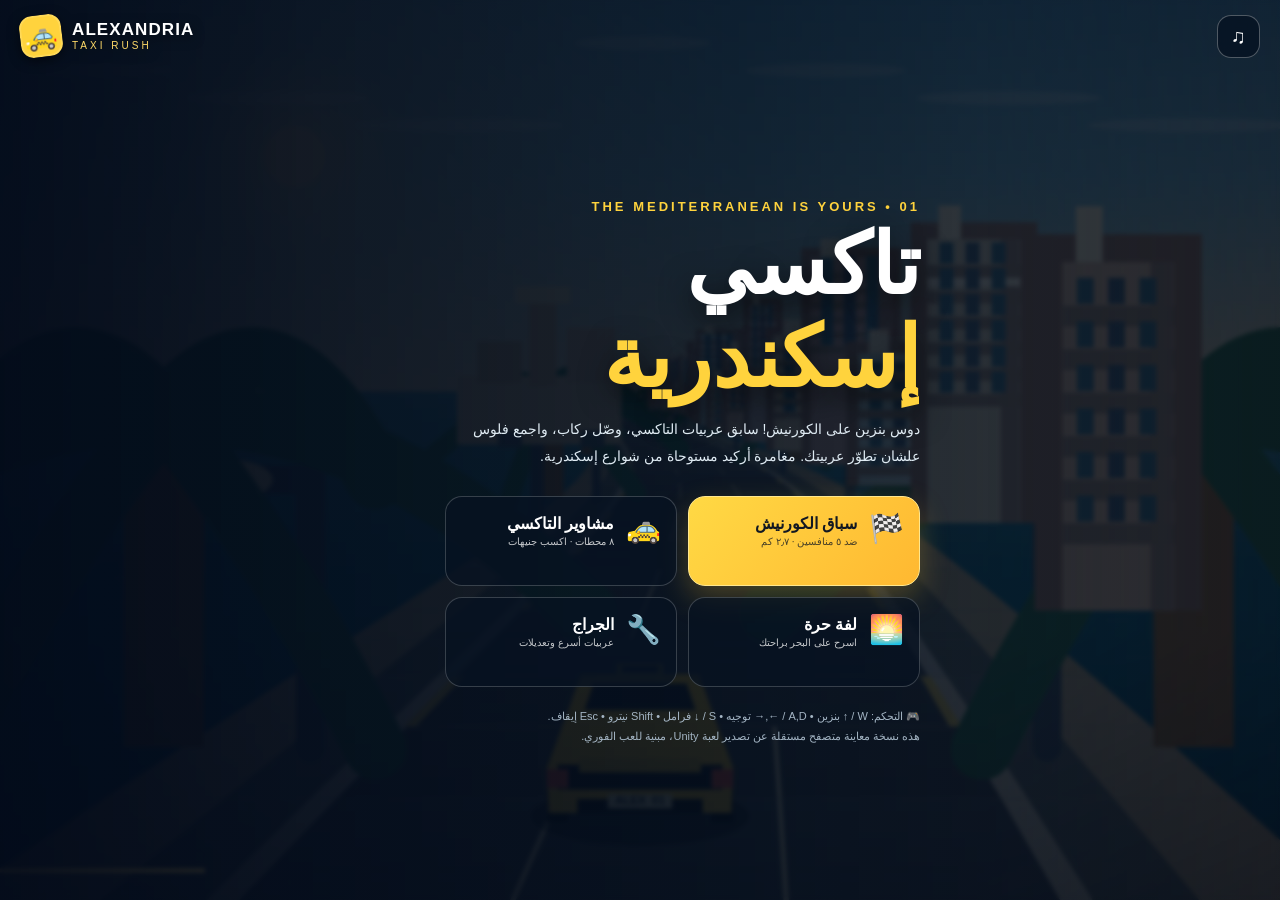
==== taxi-alexandria/index.html @ ef153197 "Publish standalone playable Alexandria Taxi Rush browser preview" ====
<!DOCTYPE html>
<html lang="ar" dir="rtl">
<head>
<meta charset="utf-8"><meta name="viewport" content="width=device-width,initial-scale=1,maximum-scale=1,user-scalable=no,viewport-fit=cover"><meta name="theme-color" content="#070d19">
<title>تاكسي إسكندرية | Alexandria Taxi Rush</title>
<style>

:root{--ink:#08101d;--yellow:#ffd33d;--cream:#fff4c8;--aqua:#2fdac6;--glass:rgba(7,15,29,.78);--line:rgba(255,255,255,.17)}*{box-sizing:border-box;touch-action:manipulation}body{margin:0;background:#080d17;color:#fff;font-family:Cairo,Tahoma,Arial,sans-serif;overflow:hidden;user-select:none}button{font:inherit;cursor:pointer}#scene{width:100vw;height:100dvh;display:block;touch-action:none}#vignette{position:fixed;inset:0;pointer-events:none;background:linear-gradient(90deg,rgba(5,8,18,.22),transparent 23%,transparent 77%,rgba(5,8,18,.2)),linear-gradient(0deg,rgba(5,8,18,.35),transparent 30%);z-index:1}.topbar{position:fixed;z-index:8;top:15px;left:20px;right:20px;display:flex;justify-content:space-between;align-items:flex-start;pointer-events:none;direction:ltr}.brand{display:flex;align-items:center;gap:10px;filter:drop-shadow(0 3px 6px #0008)}.brand-ico{width:42px;height:42px;background:var(--yellow);color:var(--ink);display:grid;place-items:center;border:2px solid #fff2;border-radius:13px;font-size:27px;transform:rotate(-7deg)}.brand-name{display:flex;flex-direction:column;line-height:1.2;text-align:left}.brand-name b{font-family:Arial,sans-serif;font-size:17px;letter-spacing:1.1px;font-weight:900}.brand-name small{font-size:10px;letter-spacing:3px;color:#ffda68}.iconBtn{pointer-events:auto;width:43px;height:43px;border:1px solid #ffffff4a;border-radius:14px;background:#061222c9;color:#fff;font-size:20px;backdrop-filter:blur(8px)}#hud{position:fixed;z-index:4;left:20px;right:20px;top:74px;display:none;direction:ltr;pointer-events:none;align-items:flex-start;justify-content:space-between;gap:12px}.hudgroup{display:flex;gap:8px}.pill{background:rgba(5,13,27,.78);border:1px solid #ffffff29;border-radius:14px;padding:8px 15px;min-width:106px;backdrop-filter:blur(10px);display:flex;flex-direction:column;line-height:1.32;box-shadow:0 6px 30px #0004}.pill .tag{font-size:9px;font-weight:800;letter-spacing:1.2px;color:#b6ccdf;text-transform:uppercase}.pill strong{font:900 24px Arial,sans-serif;letter-spacing:-.7px}.pill strong em{font:700 10px Arial,sans-serif;color:#d7e3ea;font-style:normal}#speedbox strong{font-size:32px;color:var(--yellow)}#progressline{height:5px;background:#ffffff2a;border-radius:4px;margin-top:5px;overflow:hidden}#progressline i{display:block;width:0;height:100%;background:var(--yellow);transition:width .15s}.hudSide{text-align:right}.hudSide strong{color:var(--yellow)}#sideInfo{min-width:152px}#lowerhud{display:none;position:fixed;z-index:4;bottom:22px;left:21px;right:21px;direction:ltr;align-items:flex-end;justify-content:space-between;pointer-events:none}.meter{width:190px;background:#061423c9;border:1px solid #ffffff31;padding:10px 12px;border-radius:13px;backdrop-filter:blur(9px)}.meterLine{display:flex;justify-content:space-between;font:800 11px Arial,sans-serif;letter-spacing:1px;margin-bottom:5px}.track{height:8px;overflow:hidden;border-radius:6px;background:#e8eef12c}.fill{height:100%;width:100%;background:var(--aqua);border-radius:5px;transition:width .18s}#healthfill{background:#ff7272}#toast{position:fixed;z-index:9;top:25%;left:50%;transform:translate(-50%,-20px);background:linear-gradient(135deg,#ffdd59,#ffc531);border:1px solid #fff7ad;color:#132034;padding:11px 21px;font-size:18px;font-weight:900;border-radius:14px;opacity:0;transition:.3s;pointer-events:none;white-space:nowrap;box-shadow:0 12px 35px #0006}#toast.show{opacity:1;transform:translate(-50%,0)}.overlay{position:fixed;z-index:6;inset:0;display:none;align-items:center;justify-content:center;background:linear-gradient(90deg,rgba(3,11,26,.92),rgba(4,16,30,.56) 60%,rgba(3,11,20,.24));backdrop-filter:blur(2px);overflow:auto;padding:72px 20px 26px}.overlay.active{display:flex}.menuCard{width:min(560px,100%);margin-left:auto;margin-right:auto;text-align:right;direction:rtl}.eyebrow{font-size:13px;letter-spacing:3px;font-weight:900;color:var(--yellow);direction:ltr;text-align:right}.menuCard h1{font-weight:900;font-size:clamp(46px,8vw,84px);line-height:1.1;margin:5px 0 12px;text-shadow:0 9px 30px #0009}.menuCard h1 span{color:var(--yellow)}.subtitle{max-width:465px;line-height:1.9;font-size:14px;color:#dfebf3;margin:0 0 27px}.choices{display:grid;grid-template-columns:1fr 1fr;gap:11px;max-width:475px}.choice{position:relative;overflow:hidden;text-align:right;border:1px solid #ffffff31;background:rgba(8,19,34,.72);color:#fff;border-radius:17px;padding:15px;min-height:90px;display:flex;align-items:flex-start;gap:12px;transition:transform .15s,border-color .15s,background .15s}.choice:hover,.choice:focus{transform:translateY(-2px);background:#223148c9;border-color:#ffd33d}.choice.primary{background:linear-gradient(130deg,#ffd944,#ffb831);color:#121822;border-color:#ffe78e;box-shadow:0 12px 30px #ffc52d40}.choice .symbol{font-size:28px}.choice div{display:flex;flex-direction:column;line-height:1.45}.choice b{font-size:16px;font-weight:900}.choice small{font-size:10px;color:inherit;opacity:.77}.footnote{color:#a4b5c4;margin-top:20px;font-size:11px;max-width:475px;line-height:1.8}.garage{max-width:560px}.garage h2,.resultCard h2{font-size:38px;margin:4px 0 12px}.fleet{display:grid;gap:10px}.fleetCar{border-radius:17px;border:1px solid #ffffff38;background:#0c1b2dcf;padding:12px 16px;display:flex;align-items:center;justify-content:space-between;gap:12px}.fleetCar.selected{border-color:#ffcf3f;box-shadow:inset 0 0 0 1px #ffcf3f}.paintCar{font-size:30px;min-width:55px}.fleetCar h3{margin:0;font-size:17px}.fleetCar p{margin:1px 0;color:#9bb1c4;font-size:11px}.fleetCar button,.smallBtn{border-radius:10px;border:1px solid #ffffff35;background:#ffcf3f;color:#161f2d;padding:8px 12px;font-size:12px;font-weight:900;white-space:nowrap}.fleetCar button:disabled{background:#6a7782;color:#eef2f7;opacity:.75}.backBtn{border:1px solid #ffffff46;color:#fff;background:#ffffff20;padding:10px 17px;border-radius:11px;margin-top:20px;font-weight:900}.resultCard{text-align:center;background:#091628ed;border:1px solid #ffffff38;border-radius:28px;padding:32px;max-width:440px;width:100%;box-shadow:0 18px 60px #0007}.resultCard .medal{font-size:49px}.resultCard p{color:#b1c7d7}.resultStats{display:flex;justify-content:center;gap:10px;margin:15px 0 23px}.resultStats div{flex:1;background:#ffffff12;padding:11px 7px;border:1px solid #ffffff1a;border-radius:13px}.resultStats b{color:#ffdf55;font-size:21px;display:block}.resultStats span{font-size:10px;color:#b9c8d6}#touch{display:none;position:fixed;z-index:5;inset:auto 16px 18px 16px;direction:ltr;align-items:flex-end;justify-content:space-between;pointer-events:none}.controls{display:flex;gap:10px;pointer-events:auto;align-items:flex-end}.touchkey{width:65px;height:65px;border-radius:18px;background:#081728a8;border:2px solid #ffffff6b;color:#fff;backdrop-filter:blur(8px);font:900 22px Arial;touch-action:none;box-shadow:0 4px 20px #0006;display:flex;align-items:center;justify-content:center}.touchkey.down{background:#ffd33d;color:#081525;border-color:#fff1ab;transform:scale(.97)}.touchkey.gas{width:75px;height:80px;background:#ffcc37bd;color:#172131}.touchkey.nitro{font-size:12px;border-color:#56e3ff;color:#b1f9ff}.touchkey.brake{font-size:12px}@media(max-width:750px){.topbar{top:9px;left:11px;right:11px}.brand-name b{font-size:12px}.brand-ico{width:35px;height:35px;font-size:20px}.hudgroup{gap:5px}.pill{min-width:71px;padding:6px 8px;border-radius:10px}.pill .tag{font-size:8px}.pill strong{font-size:18px}#speedbox strong{font-size:24px}#hud{top:60px;left:9px;right:9px}.overlay{padding:60px 14px 20px}.menuCard h1{font-size:clamp(48px,11vw,72px)}.choices{gap:8px}.choice{padding:11px 9px;min-height:77px;gap:6px}.choice b{font-size:13px}.choice .symbol{font-size:21px}.choice small{font-size:9px}.subtitle{font-size:13px}#lowerhud{bottom:104px;left:13px;right:13px}.meter{width:130px;padding:7px 8px}.meterLine{font-size:9px}#touch{display:flex}.touchkey{width:55px;height:55px}.touchkey.gas{width:65px;height:68px}#sideInfo{min-width:88px}}
@media(max-width:550px) and (orientation:portrait){.hudSide{display:none}.menuCard h1{font-size:clamp(54px,15vw,76px)}.overlay{background:linear-gradient(90deg,#081528e8,#081528b5)}#lowerhud{bottom:91px}.touchkey{width:55px;height:57px}.touchkey.gas{height:74px}}
</style>
</head>
<body><canvas id="scene"></canvas><div id="vignette"></div>
<div class="topbar"><div class="brand"><div class="brand-ico">🚕</div><div class="brand-name"><b>ALEXANDRIA</b><small>TAXI RUSH</small></div></div><button class="iconBtn" id="soundBtn" title="الصوت">♫</button><button class="iconBtn" id="pauseBtn" title="إيقاف مؤقت" style="display:none">Ⅱ</button></div>
<div id="hud"><div class="hudgroup"><div class="pill" id="speedbox"><span class="tag">SPEED / KMH</span><strong><span id="spd">0</span> <em>KM/H</em></strong></div><div class="pill"><span class="tag">RACE TIME</span><strong id="clock">00:00</strong></div><div class="pill"><span class="tag" id="rankLabel">POSITION</span><strong id="rank">1 / 6</strong><div id="progressline"><i id="progressFill"></i></div></div></div><div class="pill hudSide" id="sideInfo"><span class="tag" id="goalTag">CORNICHE RACE</span><strong id="goalValue">0 / 8</strong><span class="tag" id="walletHud">0 EGP</span></div></div>
<div id="lowerhud"><div class="meter"><div class="meterLine"><span>NITRO</span><span id="nitroCount">100%</span></div><div class="track"><div class="fill" id="nitrofill"></div></div></div><div class="meter"><div class="meterLine"><span>TAXI HEALTH</span><span id="healthCount">100%</span></div><div class="track"><div class="fill" id="healthfill"></div></div></div></div>
<div id="touch"><div class="controls"><button class="touchkey" data-key="left" aria-label="يسار">◀</button><button class="touchkey" data-key="right" aria-label="يمين">▶</button><button class="touchkey nitro" data-key="nitro">NITRO</button></div><div class="controls"><button class="touchkey brake" data-key="brake">BRAKE</button><button class="touchkey gas" data-key="gas">GAS</button></div></div>
<div id="toast"></div>
<div id="home" class="overlay active"><div class="menuCard"><div class="eyebrow">THE MEDITERRANEAN IS YOURS • 01</div><h1>تاكسي<br><span>إسكندرية</span></h1><p class="subtitle">دوس بنزين على الكورنيش! سابق عربيات التاكسي، وصّل ركاب، واجمع فلوس علشان تطوّر عربيتك. مغامرة أركيد مستوحاة من شوارع إسكندرية.</p><div class="choices"><button class="choice primary" data-mode="race"><span class="symbol">🏁</span><div><b>سباق الكورنيش</b><small>ضد ٥ منافسين · ٢٫٧ كم</small></div></button><button class="choice" data-mode="taxi"><span class="symbol">🚕</span><div><b>مشاوير التاكسي</b><small>٨ محطات · اكسب جنيهات</small></div></button><button class="choice" data-mode="free"><span class="symbol">🌅</span><div><b>لفة حرة</b><small>اسرح على البحر براحتك</small></div></button><button class="choice" id="garageBtn"><span class="symbol">🔧</span><div><b>الجراج</b><small>عربيات أسرع وتعديلات</small></div></button></div><div class="footnote">🎮 التحكم: W / ↑ بنزين • A,D / ←,→ توجيه • S / ↓ فرامل • Shift نيترو • Esc إيقاف.<br>هذه نسخة معاينة متصفح مستقلة عن تصدير لعبة Unity، مبنية للعب الفوري.</div></div></div>
<div id="garage" class="overlay"><div class="menuCard garage"><div class="eyebrow">YOUR GARAGE • ALEXANDRIA</div><h2>جراج التاكسي 🔧</h2><p class="subtitle">رصيدك: <b id="garageWallet">0</b> جنيه. كسب السباقات والمشاوير بيفتح عربيات جديدة.</p><div class="fleet" id="fleet"></div><button class="backBtn" id="garageBack">← القائمة الرئيسية</button></div></div>
<div id="result" class="overlay"><div class="resultCard"><div class="medal" id="resultIcon">🏆</div><h2 id="resultTitle">عاش يا أسطى!</h2><p id="resultDesc">خلصت الجولة بنجاح</p><div class="resultStats"><div><b id="resultTime">00:00</b><span>الوقت</span></div><div><b id="resultPlace">1 / 6</b><span>الترتيب</span></div><div><b id="resultMoney">+0</b><span>جنيه</span></div></div><button class="choice primary" id="again" style="display:inline-flex;min-height:auto;width:100%;justify-content:center"><div><b>🔁 العب تاني</b></div></button><button class="backBtn" id="homeBack">القائمة الرئيسية</button></div></div>
<script>
(()=>{'use strict';
const canvas=document.getElementById('scene'),ctx=canvas.getContext('2d',{alpha:false});const $=id=>document.getElementById(id);let W=innerWidth,H=innerHeight,DPR=1,frame=0,last=0,toastTill=0;
function resize(){W=innerWidth;H=innerHeight;DPR=Math.min(devicePixelRatio||1,2);canvas.width=Math.floor(W*DPR);canvas.height=Math.floor(H*DPR);ctx.setTransform(DPR,0,0,DPR,0,0);ctx.imageSmoothingEnabled=true;}window.addEventListener('resize',resize);resize();
const SAVE='alexandria_taxi_rush_preview_v1',saved=(()=>{try{return JSON.parse(localStorage.getItem(SAVE))||{}}catch{return {}}})();let wallet=+saved.wallet||0,selected=+saved.selected||0,unlocked=Array.isArray(saved.unlocked)?saved.unlocked:[true,false,false];const cars=[{name:'التاكسي السكندري',desc:'الأصلي · سرعة ١٨٠',price:0,max:180,acc:44,color:'#ffce37',side:'#121922'},{name:'تاكسي البحر',desc:'رياضي · سرعة ٢١٥',price:850,max:215,acc:50,color:'#4de6ea',side:'#082f53'},{name:'كورنيش GT',desc:'وحش السباق · سرعة ٢٥٠',price:2000,max:250,acc:60,color:'#f34d55',side:'#1e2742'}];
function save(){try{localStorage.setItem(SAVE,JSON.stringify({wallet,selected,unlocked}))}catch{}};
const input={left:false,right:false,gas:false,brake:false,nitro:false};function clearInputs(){for(const k in input)input[k]=false;document.querySelectorAll('.touchkey').forEach(b=>b.classList.remove('down'))}const keyMap={ArrowLeft:'left',a:'left',A:'left',ArrowRight:'right',d:'right',D:'right',ArrowUp:'gas',w:'gas',W:'gas',ArrowDown:'brake',s:'brake',S:'brake',' ':'brake',Shift:'nitro'};
window.addEventListener('keydown',e=>{if(keyMap[e.key]){e.preventDefault();input[keyMap[e.key]]=true;}if((e.key==='Escape'||e.key==='p'||e.key==='P')&&!e.repeat)togglePause();if((e.key==='Enter')&&state==='home')start('race');});window.addEventListener('keyup',e=>{if(keyMap[e.key]){e.preventDefault();input[keyMap[e.key]]=false;}});document.querySelectorAll('.touchkey').forEach(b=>{const name=b.dataset.key;b.addEventListener('pointerdown',e=>{e.preventDefault();b.setPointerCapture(e.pointerId);input[name]=true;b.classList.add('down')});for(const n of ['pointerup','pointercancel','lostpointercapture'])b.addEventListener(n,e=>{e.preventDefault();input[name]=false;b.classList.remove('down')})});window.addEventListener('blur',()=>{clearInputs();if(state==='playing')togglePause()});
let soundOn=true,audio=null;function tone(freq=440,len=.12,type='sine',vol=.08){if(!soundOn)return;try{audio??=new (window.AudioContext||window.webkitAudioContext)();if(audio.state==='suspended')audio.resume();const osc=audio.createOscillator(),gain=audio.createGain();osc.type=type;osc.frequency.setValueAtTime(freq,audio.currentTime);gain.gain.setValueAtTime(vol,audio.currentTime);gain.gain.exponentialRampToValueAtTime(.0001,audio.currentTime+len);osc.connect(gain);gain.connect(audio.destination);osc.start();osc.stop(audio.currentTime+len)}catch{}};$('soundBtn').onclick=()=>{soundOn=!soundOn;$('soundBtn').textContent=soundOn?'♫':'♪̸';if(soundOn)tone(620,.08)};
let state='home',mode='race',carPos=0,speed=0,health=100,nitro=100,progress=0,totalTime=0,checkpoint=0,mission=0,earned=0,nearBonus=0,shake=0,boosting=false,hitCD=0,rivals=[],traffic=[];const finish=2700,checkpoints=[340,660,980,1300,1620,1940,2260,2510],stops=[340,620,940,1250,1540,1830,2140,2510];
const overlays=['home','garage','result'];function overlay(id){for(const el of overlays)$(el).classList.toggle('active',el===id);$('hud').style.display=id?'none':'flex';$('lowerhud').style.display=id?'none':'flex';$('touch').style.display=id?'none':'flex';$('pauseBtn').style.display=id?'none':'block'}
function msg(t){$('toast').textContent=t;$('toast').classList.add('show');toastTill=performance.now()+2400;tone(620,.07,'triangle',.06)}
function createTraffic(){rivals=[];for(let i=0;i<5;i++){rivals.push({z:110+i*45,offset:(i%3-1)*.53,goalOffset:(i%3-1)*.53,spd:100+Math.random()*24+i*5,color:['#54bed0','#ed6f42','#69d999','#fcf1cd','#9b9af1'][i],kind:'rival'})}traffic=[];for(let i=0;i<28;i++)traffic.push({z:150+i*138+(i%4)*33,offset:[-.62,-.12,.48,.75][i%4],spd:35+Math.random()*55,color:['#ded4b6','#b9d4e7','#cf7870','#e4df6e'][i%4],kind:'traffic',hit:false})}
function start(m){mode=m;state='playing';progress=0;speed=0;carPos=0;health=100;nitro=100;totalTime=0;checkpoint=0;mission=0;earned=0;nearBonus=0;hitCD=0;shake=0;createTraffic();clearInputs();overlay(null);$('goalTag').textContent=m==='race'?'CHECKPOINTS':m==='taxi'?'TAXI MISSIONS':'FREE DRIVE';$('rankLabel').textContent=m==='race'?'POSITION':'DISTANCE';msg(m==='race'?'🏁 السباق بدأ! دوس بنزين!':m==='taxi'?'🚕 أول زبون مستنيك!':'🌅 استمتع بكورنيش إسكندرية!');tone(420,.15);setTimeout(()=>tone(680,.18),180)}
function rankNow(){return 1+rivals.filter(r=>r.z>progress).length}function finishGame(success=true){if(state!=='playing')return;state='ended';overlay('result');let prize=0;let place=rankNow();if(mode==='race'){prize=success?Math.max(150,800-(place-1)*110):50;}else if(mode==='taxi'){prize=earned+(success?260:0)}else{prize=Math.max(50,earned)}wallet+=prize;save();$('resultIcon').textContent=success?'🏆':'🚧';$('resultTitle').textContent=success?(mode==='race'?'وصلت يا أسطى!':mode==='taxi'?'خلصت المشاوير!':'جامد يا أسطى!'):'العربية اتبهدلت!';$('resultDesc').textContent=success?(mode==='race'?'خلصت سباق الكورنيش على أصوله':mode==='taxi'?'كل الركاب وصلوا بالسلامة':'لفة حلوة على البحر'):'تقدر تجرّب تاني وتصلح أداءك';$('resultTime').textContent=formatTime(totalTime);$('resultPlace').textContent=mode==='race'?place+' / 6':Math.floor(progress)+'m';$('resultMoney').textContent='+'+prize+' EGP';tone(success?800:175,.3,'sawtooth',.07)}
function togglePause(){if(state==='playing'){state='paused';clearInputs();overlay('result');$('resultIcon').textContent='⏸';$('resultTitle').textContent='استراحة عالكورنيش';$('resultDesc').textContent='اللعبة متوقفة مؤقتًا';$('resultTime').textContent=formatTime(totalTime);$('resultPlace').textContent=mode==='race'?rankNow()+' / 6':'—';$('resultMoney').textContent='—';$('again').innerHTML='<div><b>▶ كمل اللعب</b></div>';}else if(state==='paused'){state='playing';overlay(null);$('again').innerHTML='<div><b>🔁 العب تاني</b></div>'}}
$('pauseBtn').onclick=togglePause;$('again').onclick=()=>{if(state==='paused')togglePause();else {start(mode);$('again').innerHTML='<div><b>🔁 العب تاني</b></div>'}};$('homeBack').onclick=()=>{state='home';overlay('home');};$('garageBtn').onclick=()=>{state='garage';drawGarage();overlay('garage')};$('garageBack').onclick=()=>{state='home';overlay('home')};document.querySelectorAll('[data-mode]').forEach(b=>b.onclick=()=>start(b.dataset.mode));
function drawGarage(){ $('garageWallet').textContent=wallet.toLocaleString('ar-EG');$('fleet').innerHTML=cars.map((car,i)=>`<div class="fleetCar ${selected===i?'selected':''}"><div class="paintCar">${i===0?'🚕':i===1?'🚙':'🏎️'}</div><div style="flex:1"><h3>${car.name}</h3><p>${car.desc}</p></div><button data-car="${i}" ${selected===i?'disabled':''}>${selected===i?'مُختارة':unlocked[i]?'اختار':car.price+' EGP'}</button></div>`).join('');$('fleet').querySelectorAll('[data-car]').forEach(b=>b.onclick=()=>{let i=+b.dataset.car;if(!unlocked[i]){if(wallet<cars[i].price){msg('محتاج جنيهات أكتر يا أسطى');return}wallet-=cars[i].price;unlocked[i]=true;}selected=i;save();drawGarage();tone(660,.12)})}
function formatTime(t){const n=Math.floor(t);return String(Math.floor(n/60)).padStart(2,'0')+':'+String(n%60).padStart(2,'0')}
const maxSpeed=()=>cars[selected].max;
function simulate(dt){if(state!=='playing')return;totalTime+=dt;hitCD=Math.max(0,hitCD-dt);const car=cars[selected];boosting=input.nitro&&input.gas&&nitro>0&&speed>35;let target=car.max*(boosting?1.33:1);if(input.gas){speed+=car.acc*dt*(boosting?1.32:1)*(1-.35*speed/Math.max(target,1))}else{speed-=26*dt}if(input.brake)speed-=100*dt;if(boosting){nitro=Math.max(0,nitro-30*dt)}else{nitro=Math.min(100,nitro+6.7*dt)}speed=Math.max(0,Math.min(target,speed));if(Math.abs(carPos)>1.13){speed=Math.max(18,speed-65*dt);if(Math.abs(carPos)>1.25)carPos=Math.sign(carPos)*1.25}
const steer=(input.right?1:0)-(input.left?1:0);carPos+=steer*dt*(.6+speed/185)*1.32;const curve=roadCenter(progress+65)-roadCenter(progress);carPos+=curve*.00009*speed*dt;progress+=speed/3.6*dt;shake=Math.max(0,shake-10*dt);
for(const r of rivals){r.z+=r.spd/3.6*dt;r.offset+=Math.sin(r.z*.008+r.spd)*.00024;}for(const v of traffic){v.z+=v.spd/3.6*dt;if(v.z<progress-80){v.z+=3450;v.hit=false}if(Math.abs(v.z-progress)<9&&Math.abs(v.offset-carPos)<.19&&!v.hit&&hitCD<=0){collision(v)}else if(Math.abs(v.z-progress)<7&&Math.abs(v.offset-carPos)<.39&&!v.hit&&nearBonus<=0){earned+=10;nearBonus=2;msg('⚡ عدّيت بالعافية! +10 جنيه')}}for(const r of rivals){if(Math.abs(r.z-progress)<8&&Math.abs(r.offset-carPos)<.18&&hitCD<=0)collision(r)}nearBonus=Math.max(0,nearBonus-dt);
if(mode==='race'){while(checkpoint<checkpoints.length&&progress>=checkpoints[checkpoint]){checkpoint++;nitro=Math.min(100,nitro+17);msg('✓ نقطة مرور '+checkpoint+' / 8');tone(910,.12,'sine')};if(progress>=finish)finishGame(true)}else if(mode==='taxi'){while(mission<stops.length&&progress>=stops[mission]){mission++;earned+=85+(mission%3)*15;nitro=Math.min(100,nitro+15);msg('🚕 وصلنا المحطة! +'+(85+(mission%3)*15)+' جنيه')};if(progress>=finish)finishGame(true)}else{if(progress>=4000)finishGame(true);if(Math.floor(progress/600)>Math.floor((progress-speed/3.6*dt)/600)){earned+=50;msg('🌴 لفّة جامدة! +50 جنيه')}}if(health<=0)finishGame(false);updateHud()}
function collision(v){v.hit=true;hitCD=1.1;speed*=.43;health=Math.max(0,health-19);shake=9;msg('💥 خبطت العربية!');tone(85,.35,'sawtooth',.15)}
function updateHud(){$('spd').textContent=Math.round(speed);$('clock').textContent=formatTime(totalTime);$('rank').textContent=mode==='race'?rankNow()+' / 6':Math.floor(progress)+'m';$('progressFill').style.width=Math.min(100,progress/finish*100)+'%';$('goalValue').textContent=mode==='race'?checkpoint+' / 8':mode==='taxi'?mission+' / 8':Math.floor(progress/100)/10+' KM';$('walletHud').textContent=wallet.toLocaleString()+' EGP';$('nitrofill').style.width=nitro+'%';$('nitroCount').textContent=Math.round(nitro)+'%';$('healthfill').style.width=health+'%';$('healthCount').textContent=Math.round(health)+'%'}
function roadCenter(z){return 9.5*Math.sin(z*.0045)+5.5*Math.sin(z*.0105)}
const buildings=[];for(let i=0;i<180;i++){const n=i*37;buildings.push({z:55+i*52,side:1,height:15+(Math.sin(i*21.4)+1)*10+(i%6)*3,width:8+(i%5)*3,col:['#e4c3a4','#e2d7ba','#c9e1df','#d4afa1','#edd8b1','#d5c4bb'][i%6]})}
function trapezoid(yNear,yFar,xNear,halfNear,xFar,halfFar,fill){ctx.fillStyle=fill;ctx.beginPath();ctx.moveTo(xFar-halfFar,yFar);ctx.lineTo(xFar+halfFar,yFar);ctx.lineTo(xNear+halfNear,yNear);ctx.lineTo(xNear-halfNear,yNear);ctx.closePath();ctx.fill()}
function project(z,across){let dist=z-progress;if(dist<=0)return null;const horizon=H*.435;const zoom=H*1.24/(dist+32);const x=W*.5+(roadCenter(z)-roadCenter(progress)+across*14-carPos*14)*zoom;const y=horizon+H*19/(dist+30);return{x,y,s:zoom,dist};}
function spriteShadow(x,y,rx,ry){ctx.fillStyle='rgba(0,0,0,.25)';ctx.beginPath();ctx.ellipse(x,y,rx,ry,0,0,Math.PI*2);ctx.fill()}
function drawRect(x,y,w,h,color){ctx.fillStyle=color;ctx.fillRect(x,y,w,h)}
function drawBuilding(b){const p=project(b.z,1.9+(b.width*.028));if(!p||p.y>H+60||p.s<.27)return;const bh=b.height*p.s,bw=b.width*p.s;const x=p.x-bw/2,y=p.y-bh;drawRect(x-2*p.s,y-2*p.s,bw+4*p.s,bh+2*p.s,'#a27d69');drawRect(x,y,bw,bh,b.col);drawRect(x+bw*.79,y,bw*.2,bh,'#a78e7f');drawRect(x,y+bh*.13,bw,Math.max(1,1.2*p.s),'#fff6df');for(let r=1;r<Math.min(7,Math.floor(b.height/3));r++){const wy=y+bh*(r/Math.max(5,Math.floor(b.height/3)));drawRect(x,wy,bw,Math.max(1,1.5*p.s),'#a58e7a');for(let c=0;c<3;c++){drawRect(x+bw*(.13+c*.28),wy-bh*.08,Math.max(1,bw*.15),Math.max(1,bh*.075),c%2?'#4b6b7e':'#447c8e')}}drawRect(x+bw*.12,y-4*p.s,bw*.24,4*p.s,'#fff5d3')}
function drawPalm(z,across,i){const p=project(z,across);if(!p||p.y>H+50||p.s<.2)return;const h=15*p.s;drawRect(p.x-1.8*p.s,p.y-h,3.6*p.s,h,'#9a7040');ctx.strokeStyle='#2e7450';ctx.lineWidth=Math.max(1,2.8*p.s);ctx.lineCap='round';for(let j=0;j<6;j++){let a=j*Math.PI/3+(.25*Math.sin(i));ctx.beginPath();ctx.moveTo(p.x,p.y-h);ctx.quadraticCurveTo(p.x+Math.cos(a)*10*p.s,p.y-h+Math.sin(a)*7*p.s,p.x+Math.cos(a)*19*p.s,p.y-h+9*p.s+Math.sin(a)*7*p.s);ctx.stroke()}}
function drawLamp(z,across){const p=project(z,across);if(!p||p.y>H+80||p.s<.28)return;const hh=12*p.s;ctx.strokeStyle='#405765';ctx.lineWidth=Math.max(1,1.3*p.s);ctx.beginPath();ctx.moveTo(p.x,p.y);ctx.lineTo(p.x,p.y-hh);ctx.lineTo(p.x-4*p.s,p.y-hh);ctx.stroke();ctx.fillStyle='#fff1ba';ctx.beginPath();ctx.ellipse(p.x-4*p.s,p.y-hh,2.3*p.s,.95*p.s,0,0,6.29);ctx.fill()}
function drawCastle(z){const p=project(z,-2.7);if(!p||p.s<.15||p.y>H)return;const u=p.s,x=p.x,y=p.y;drawRect(x-24*u,y-20*u,48*u,20*u,'#ddc8a1');drawRect(x-18*u,y-30*u,13*u,12*u,'#cbb388');drawRect(x+8*u,y-34*u,14*u,16*u,'#d6b995');drawRect(x-3*u,y-43*u,8*u,26*u,'#d3b58b');drawRect(x-7*u,y-46*u,16*u,5*u,'#ece0b5');drawRect(x-12*u,y-4*u,7*u,5*u,'#4e6672');drawRect(x+12*u,y-4*u,7*u,5*u,'#4e6672')}
function drawTram(z){const p=project(z,2.8);if(!p||p.s<.25||p.y>H+50)return;const s=p.s,x=p.x,y=p.y;drawRect(x-15*s,y-9*s,30*s,8*s,'#e1b948');drawRect(x-15*s,y-12*s,30*s,4*s,'#ece6c6');for(let i=-2;i<=2;i++)drawRect(x+i*5.4*s-2*s,y-10*s,3.6*s,3*s,'#406b76');drawRect(x-12*s,y-1*s,3*s,2*s,'#31343a');drawRect(x+9*s,y-1*s,3*s,2*s,'#31343a');ctx.strokeStyle='#3e4e60';ctx.lineWidth=Math.max(1,s);ctx.beginPath();ctx.moveTo(x,y-13*s);ctx.lineTo(x-5*s,y-20*s);ctx.stroke()}
function drawOtherCar(z,offset,color,kind){const p=project(z,offset);if(!p||p.s<.23||p.y>H+65)return;const sz=Math.min(15,p.s*1.12),w=12*sz,h=19*sz,x=p.x,y=p.y; spriteShadow(x,y,w*.52,w*.2);const dark='#12212c';drawRect(x-w*.52,y-h*.46,w*1.04,h*.45,dark);drawRect(x-w*.48,y-h*.62,w*.96,h*.57,color);drawRect(x-w*.39,y-h*.78,w*.78,h*.28,color);drawRect(x-w*.30,y-h*.74,w*.6,h*.17,'#355b70');drawRect(x-w*.49,y-h*.18,w*.24,h*.095,'#ef6c54');drawRect(x+w*.27,y-h*.18,w*.22,h*.095,'#ef6c54');drawRect(x-w*.36,y-h*.02,w*.72,h*.045,'#f1d9a8');if(kind==='rival')drawRect(x-1.8*sz,y-h*.84,3.6*sz,1.8*sz,'#ffe48c')}
function playerTaxi(){const y=H*.885+Math.sin(frame*.15)*(speed/150)*2+(shake?(Math.random()-.5)*shake:0),x=W*.5+(shake?(Math.random()-.5)*shake:0),sc=Math.max(.75,Math.min(1.25,W/1100)),w=Math.max(112,154*sc),h=w*.87;ctx.save();ctx.translate(x,y);if(boosting){let g=ctx.createRadialGradient(0,h*.08,0,0,h*.08,w*.85);g.addColorStop(0,'#20ccff88');g.addColorStop(1,'#20ccff00');ctx.fillStyle=g;ctx.beginPath();ctx.ellipse(0,h*.08,w*.92,h*.67,0,0,Math.PI*2);ctx.fill();drawRect(-w*.35,h*.08,w*.12,h*.25,'#5be9ff');drawRect(w*.22,h*.08,w*.12,h*.28,'#5be9ff')}
ctx.fillStyle='#02080e78';ctx.beginPath();ctx.ellipse(0,h*.12,w*.61,h*.19,0,0,6.283);ctx.fill();let paint=cars[selected].color;drawRect(-w*.52,-h*.12,w*.12,h*.28,'#0b0d13');drawRect(w*.40,-h*.12,w*.12,h*.28,'#0b0d13');ctx.fillStyle=paint;ctx.beginPath();ctx.moveTo(-w*.40,-h*.56);ctx.lineTo(-w*.33,-h*.79);ctx.lineTo(w*.33,-h*.79);ctx.lineTo(w*.40,-h*.56);ctx.lineTo(w*.52,-h*.19);ctx.lineTo(w*.51,h*.10);ctx.lineTo(-w*.51,h*.10);ctx.lineTo(-w*.52,-h*.19);ctx.closePath();ctx.fill();ctx.fillStyle='#17232c';ctx.beginPath();ctx.moveTo(-w*.31,-h*.56);ctx.lineTo(-w*.26,-h*.73);ctx.lineTo(w*.26,-h*.73);ctx.lineTo(w*.31,-h*.56);ctx.closePath();ctx.fill();drawRect(-w*.46,-h*.21,w*.92,h*.16,cars[selected].side);drawRect(-w*.52,-h*.18,w*.12,h*.12,'#ff5b48');drawRect(w*.40,-h*.18,w*.12,h*.12,'#ff5b48');drawRect(-w*.34,-h*.25,w*.68,h*.09,'#e5bb36');drawRect(-w*.13,-h*.86,w*.26,h*.10,'#ffdc3c');drawRect(-w*.1,-h*.843,w*.20,h*.042,'#18232f');drawRect(-w*.35,h*.01,w*.70,h*.09,'#0c1019');drawRect(-w*.18,-h*.02,w*.36,h*.09,'#f4f0c6');ctx.fillStyle='#13202a';ctx.font=`900 ${Math.max(8,w*.064)}px Arial`;ctx.textAlign='center';ctx.textBaseline='middle';ctx.fillText('ALEX  01',0,h*.021);ctx.restore();}
function background(){const hor=H*.435;const sky=ctx.createLinearGradient(0,0,0,hor);sky.addColorStop(0,'#539bc0');sky.addColorStop(.45,'#78bbd2');sky.addColorStop(1,'#e4d6af');ctx.fillStyle=sky;ctx.fillRect(0,0,W,hor+10);const sunX=W*.23+Math.sin(frame*.001)*5,sunY=hor*.40;const glow=ctx.createRadialGradient(sunX,sunY,7,sunX,sunY,H*.5);glow.addColorStop(0,'#ffe8a7d9');glow.addColorStop(.23,'#ffe3a755');glow.addColorStop(1,'#ffffff00');ctx.fillStyle=glow;ctx.fillRect(0,0,W,hor*1.2);ctx.fillStyle='#ffe6af';ctx.beginPath();ctx.arc(sunX,sunY,Math.max(16,W*.024),0,6.283);ctx.fill();for(let i=0;i<9;i++){const xx=(i*183+frame*.045)%(W+270)-90,yy=hor*(.11+.07*(i%4));ctx.globalAlpha=.25;ctx.fillStyle='#fff';ctx.beginPath();ctx.ellipse(xx,yy,68+12*(i%4),7,0,0,6.283);ctx.fill()}ctx.globalAlpha=1;
const sea=ctx.createLinearGradient(0,hor,0,H);sea.addColorStop(0,'#4799a8');sea.addColorStop(.35,'#166f87');sea.addColorStop(1,'#095170');ctx.fillStyle=sea;ctx.fillRect(0,hor,W,H-hor);for(let i=0;i<55;i++){let y=hor+((i*49+frame*.6)%(H-hor)),x=(i*191)%W;ctx.globalAlpha=.08+.13*(i%3)/3;drawRect(x,y,14+i%5*10,1,'#d1fcfa')}ctx.globalAlpha=1;}
function drawRoad(){const segments=115,step=9,far=segments*step;for(let i=segments;i>0;i--){const dz1=(i-1)*step+3,dz2=i*step+3;const z1=progress+dz1,z2=progress+dz2,p1=project(z1,0),p2=project(z2,0);if(!p1||!p2||p2.y>p1.y)continue;const l1=13.1*p1.s,l2=13.1*p2.s;const phase=(Math.floor(z1/35)%2)===0;trapezoid(p1.y,p2.y,p1.x,l1*1.7,p2.x,l2*1.7,phase?'#c3b28e':'#bcad88');trapezoid(p1.y,p2.y,p1.x,l1*1.34,p2.x,l2*1.34,phase?'#65716c':'#626d68');trapezoid(p1.y,p2.y,p1.x,l1*1.08,p2.x,l2*1.08,phase?'#d9d5bf':'#cbcbc0');trapezoid(p1.y,p2.y,p1.x,l1,p2.x,l2,phase?'#40474d':'#434a50');if(Math.floor(z1/14)%2===0){trapezoid(p1.y,p2.y,p1.x,l1,p2.x,l2,'#465058')}if(Math.floor(z1/22)%2===0){const markW1=.09*p1.s,markW2=.09*p2.s;for(const lane of [-.333,.333]){trapezoid(p1.y,p2.y,p1.x+l1*lane,markW1,p2.x+l2*lane,markW2,'#fff4c9')}}if(i%3===0){trapezoid(p1.y,p2.y,p1.x-l1*.99,Math.max(1,l1*.022),p2.x-l2*.99,Math.max(1,l2*.022),'#eecf63');trapezoid(p1.y,p2.y,p1.x+l1*.99,Math.max(1,l1*.022),p2.x+l2*.99,Math.max(1,l2*.022),'#eecf63')}}}
function roadObjects(){for(let i=58;i>=0;i--){let segment=Math.floor(progress/28)+i;let z=segment*28+25;if(z<progress+7)continue;const idx=segment;if(idx%2===0)drawLamp(z,-1.18);if(idx%3===0)drawLamp(z,1.18);if(idx%4===0)drawPalm(z,-1.65,idx);if(idx%7===0)drawPalm(z,1.65,idx)}for(let i=buildings.length-1;i>=0;i--){let b=buildings[i];if(b.z>progress&&b.z<progress+1150)drawBuilding(b)}if(progress<160)drawCastle(300);if(progress>600&&progress<1430){drawTram(1410);if(progress<1150){const p=project(1330,2.6);if(p&&p.s>.23){const u=p.s;drawRect(p.x-20*u,p.y-27*u,40*u,27*u,'#c8d4cd');drawRect(p.x-24*u,p.y-29*u,48*u,5*u,'#d4ded5')}}} }
function drawWaypoint(){if(state!=='playing')return;let target=mode==='race'?checkpoints[checkpoint]:mode==='taxi'?stops[mission]:null;if(target===undefined||target===null||target<progress||target-progress>650)return;const p=project(target,0);if(!p)return;const r=Math.max(7,Math.min(55,p.s*22));ctx.save();ctx.translate(p.x,p.y-r*3.5);ctx.fillStyle='#ffe052';ctx.strokeStyle='#fff9d8';ctx.lineWidth=3;ctx.beginPath();ctx.moveTo(0,0);ctx.lineTo(-r,-r*1.4);ctx.lineTo(r,-r*1.4);ctx.closePath();ctx.fill();ctx.stroke();ctx.fillStyle='#152232';ctx.font='bold '+Math.max(10,r*.65)+'px Arial';ctx.textAlign='center';ctx.fillText(mode==='race'?'✓':'🚕',0,-r*.55);ctx.restore()}
function render(){ctx.save();if(shake>0)ctx.translate((Math.random()-.5)*shake,(Math.random()-.5)*shake*.7);background();drawRoad();roadObjects();const nearby=[...rivals,...traffic].filter(v=>v.z>progress+3&&v.z<progress+850).sort((a,b)=>b.z-a.z);for(const v of nearby)drawOtherCar(v.z,v.offset,v.color,v.kind);drawWaypoint();playerTaxi();ctx.restore();if(state==='home'||state==='garage'){ctx.fillStyle='#040b19b4';ctx.fillRect(0,0,W,H);ctx.fillStyle='#fbd064';ctx.fillRect(0,H*.965,W*.16,4)} }
function tick(t){const dt=Math.min(.045,Math.max(0,(t-last)/1000||0));last=t;frame++;if(state==='playing')simulate(dt);else if(state==='home'||state==='garage'){progress+=dt*11;carPos=.12*Math.sin(progress*.005);speed=80}render();if(performance.now()>toastTill)$('toast').classList.remove('show');requestAnimationFrame(tick)}requestAnimationFrame(tick);
})();
</script></body></html>
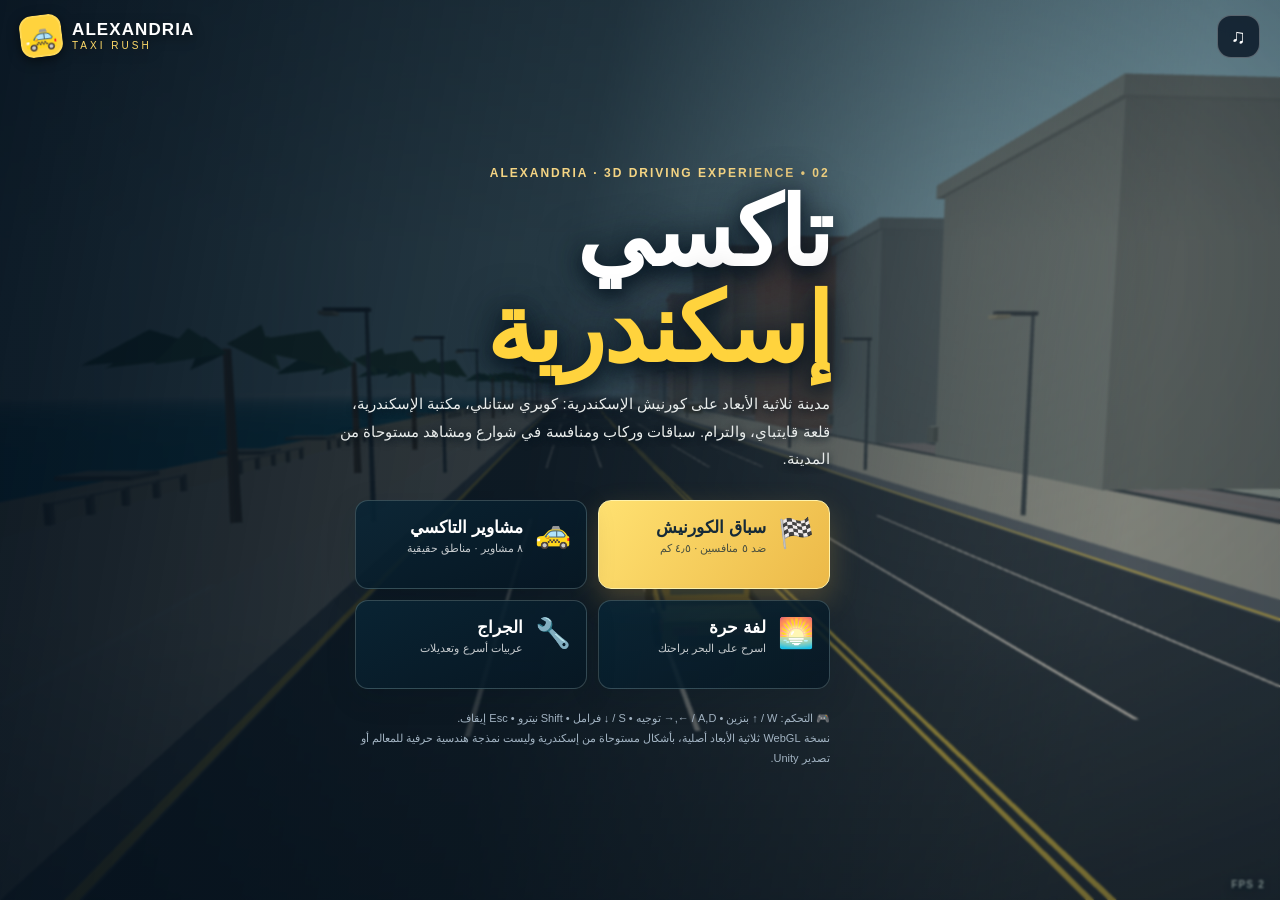
==== commit 989db659: "Replace 2.5D taxi preview with procedural WebGL 3D Alexandria coastline, city and traffic" ====
--- a/taxi-alexandria/index.html
+++ b/taxi-alexandria/index.html
@@ -2,68 +2,213 @@
 <html lang="ar" dir="rtl">
 <head>
 <meta charset="utf-8"><meta name="viewport" content="width=device-width,initial-scale=1,maximum-scale=1,user-scalable=no,viewport-fit=cover"><meta name="theme-color" content="#070d19">
-<title>تاكسي إسكندرية | Alexandria Taxi Rush</title>
+<title>تاكسي إسكندرية | النسخة ثلاثية الأبعاد</title>
 <style>
 
 :root{--ink:#08101d;--yellow:#ffd33d;--cream:#fff4c8;--aqua:#2fdac6;--glass:rgba(7,15,29,.78);--line:rgba(255,255,255,.17)}*{box-sizing:border-box;touch-action:manipulation}body{margin:0;background:#080d17;color:#fff;font-family:Cairo,Tahoma,Arial,sans-serif;overflow:hidden;user-select:none}button{font:inherit;cursor:pointer}#scene{width:100vw;height:100dvh;display:block;touch-action:none}#vignette{position:fixed;inset:0;pointer-events:none;background:linear-gradient(90deg,rgba(5,8,18,.22),transparent 23%,transparent 77%,rgba(5,8,18,.2)),linear-gradient(0deg,rgba(5,8,18,.35),transparent 30%);z-index:1}.topbar{position:fixed;z-index:8;top:15px;left:20px;right:20px;display:flex;justify-content:space-between;align-items:flex-start;pointer-events:none;direction:ltr}.brand{display:flex;align-items:center;gap:10px;filter:drop-shadow(0 3px 6px #0008)}.brand-ico{width:42px;height:42px;background:var(--yellow);color:var(--ink);display:grid;place-items:center;border:2px solid #fff2;border-radius:13px;font-size:27px;transform:rotate(-7deg)}.brand-name{display:flex;flex-direction:column;line-height:1.2;text-align:left}.brand-name b{font-family:Arial,sans-serif;font-size:17px;letter-spacing:1.1px;font-weight:900}.brand-name small{font-size:10px;letter-spacing:3px;color:#ffda68}.iconBtn{pointer-events:auto;width:43px;height:43px;border:1px solid #ffffff4a;border-radius:14px;background:#061222c9;color:#fff;font-size:20px;backdrop-filter:blur(8px)}#hud{position:fixed;z-index:4;left:20px;right:20px;top:74px;display:none;direction:ltr;pointer-events:none;align-items:flex-start;justify-content:space-between;gap:12px}.hudgroup{display:flex;gap:8px}.pill{background:rgba(5,13,27,.78);border:1px solid #ffffff29;border-radius:14px;padding:8px 15px;min-width:106px;backdrop-filter:blur(10px);display:flex;flex-direction:column;line-height:1.32;box-shadow:0 6px 30px #0004}.pill .tag{font-size:9px;font-weight:800;letter-spacing:1.2px;color:#b6ccdf;text-transform:uppercase}.pill strong{font:900 24px Arial,sans-serif;letter-spacing:-.7px}.pill strong em{font:700 10px Arial,sans-serif;color:#d7e3ea;font-style:normal}#speedbox strong{font-size:32px;color:var(--yellow)}#progressline{height:5px;background:#ffffff2a;border-radius:4px;margin-top:5px;overflow:hidden}#progressline i{display:block;width:0;height:100%;background:var(--yellow);transition:width .15s}.hudSide{text-align:right}.hudSide strong{color:var(--yellow)}#sideInfo{min-width:152px}#lowerhud{display:none;position:fixed;z-index:4;bottom:22px;left:21px;right:21px;direction:ltr;align-items:flex-end;justify-content:space-between;pointer-events:none}.meter{width:190px;background:#061423c9;border:1px solid #ffffff31;padding:10px 12px;border-radius:13px;backdrop-filter:blur(9px)}.meterLine{display:flex;justify-content:space-between;font:800 11px Arial,sans-serif;letter-spacing:1px;margin-bottom:5px}.track{height:8px;overflow:hidden;border-radius:6px;background:#e8eef12c}.fill{height:100%;width:100%;background:var(--aqua);border-radius:5px;transition:width .18s}#healthfill{background:#ff7272}#toast{position:fixed;z-index:9;top:25%;left:50%;transform:translate(-50%,-20px);background:linear-gradient(135deg,#ffdd59,#ffc531);border:1px solid #fff7ad;color:#132034;padding:11px 21px;font-size:18px;font-weight:900;border-radius:14px;opacity:0;transition:.3s;pointer-events:none;white-space:nowrap;box-shadow:0 12px 35px #0006}#toast.show{opacity:1;transform:translate(-50%,0)}.overlay{position:fixed;z-index:6;inset:0;display:none;align-items:center;justify-content:center;background:linear-gradient(90deg,rgba(3,11,26,.92),rgba(4,16,30,.56) 60%,rgba(3,11,20,.24));backdrop-filter:blur(2px);overflow:auto;padding:72px 20px 26px}.overlay.active{display:flex}.menuCard{width:min(560px,100%);margin-left:auto;margin-right:auto;text-align:right;direction:rtl}.eyebrow{font-size:13px;letter-spacing:3px;font-weight:900;color:var(--yellow);direction:ltr;text-align:right}.menuCard h1{font-weight:900;font-size:clamp(46px,8vw,84px);line-height:1.1;margin:5px 0 12px;text-shadow:0 9px 30px #0009}.menuCard h1 span{color:var(--yellow)}.subtitle{max-width:465px;line-height:1.9;font-size:14px;color:#dfebf3;margin:0 0 27px}.choices{display:grid;grid-template-columns:1fr 1fr;gap:11px;max-width:475px}.choice{position:relative;overflow:hidden;text-align:right;border:1px solid #ffffff31;background:rgba(8,19,34,.72);color:#fff;border-radius:17px;padding:15px;min-height:90px;display:flex;align-items:flex-start;gap:12px;transition:transform .15s,border-color .15s,background .15s}.choice:hover,.choice:focus{transform:translateY(-2px);background:#223148c9;border-color:#ffd33d}.choice.primary{background:linear-gradient(130deg,#ffd944,#ffb831);color:#121822;border-color:#ffe78e;box-shadow:0 12px 30px #ffc52d40}.choice .symbol{font-size:28px}.choice div{display:flex;flex-direction:column;line-height:1.45}.choice b{font-size:16px;font-weight:900}.choice small{font-size:10px;color:inherit;opacity:.77}.footnote{color:#a4b5c4;margin-top:20px;font-size:11px;max-width:475px;line-height:1.8}.garage{max-width:560px}.garage h2,.resultCard h2{font-size:38px;margin:4px 0 12px}.fleet{display:grid;gap:10px}.fleetCar{border-radius:17px;border:1px solid #ffffff38;background:#0c1b2dcf;padding:12px 16px;display:flex;align-items:center;justify-content:space-between;gap:12px}.fleetCar.selected{border-color:#ffcf3f;box-shadow:inset 0 0 0 1px #ffcf3f}.paintCar{font-size:30px;min-width:55px}.fleetCar h3{margin:0;font-size:17px}.fleetCar p{margin:1px 0;color:#9bb1c4;font-size:11px}.fleetCar button,.smallBtn{border-radius:10px;border:1px solid #ffffff35;background:#ffcf3f;color:#161f2d;padding:8px 12px;font-size:12px;font-weight:900;white-space:nowrap}.fleetCar button:disabled{background:#6a7782;color:#eef2f7;opacity:.75}.backBtn{border:1px solid #ffffff46;color:#fff;background:#ffffff20;padding:10px 17px;border-radius:11px;margin-top:20px;font-weight:900}.resultCard{text-align:center;background:#091628ed;border:1px solid #ffffff38;border-radius:28px;padding:32px;max-width:440px;width:100%;box-shadow:0 18px 60px #0007}.resultCard .medal{font-size:49px}.resultCard p{color:#b1c7d7}.resultStats{display:flex;justify-content:center;gap:10px;margin:15px 0 23px}.resultStats div{flex:1;background:#ffffff12;padding:11px 7px;border:1px solid #ffffff1a;border-radius:13px}.resultStats b{color:#ffdf55;font-size:21px;display:block}.resultStats span{font-size:10px;color:#b9c8d6}#touch{display:none;position:fixed;z-index:5;inset:auto 16px 18px 16px;direction:ltr;align-items:flex-end;justify-content:space-between;pointer-events:none}.controls{display:flex;gap:10px;pointer-events:auto;align-items:flex-end}.touchkey{width:65px;height:65px;border-radius:18px;background:#081728a8;border:2px solid #ffffff6b;color:#fff;backdrop-filter:blur(8px);font:900 22px Arial;touch-action:none;box-shadow:0 4px 20px #0006;display:flex;align-items:center;justify-content:center}.touchkey.down{background:#ffd33d;color:#081525;border-color:#fff1ab;transform:scale(.97)}.touchkey.gas{width:75px;height:80px;background:#ffcc37bd;color:#172131}.touchkey.nitro{font-size:12px;border-color:#56e3ff;color:#b1f9ff}.touchkey.brake{font-size:12px}@media(max-width:750px){.topbar{top:9px;left:11px;right:11px}.brand-name b{font-size:12px}.brand-ico{width:35px;height:35px;font-size:20px}.hudgroup{gap:5px}.pill{min-width:71px;padding:6px 8px;border-radius:10px}.pill .tag{font-size:8px}.pill strong{font-size:18px}#speedbox strong{font-size:24px}#hud{top:60px;left:9px;right:9px}.overlay{padding:60px 14px 20px}.menuCard h1{font-size:clamp(48px,11vw,72px)}.choices{gap:8px}.choice{padding:11px 9px;min-height:77px;gap:6px}.choice b{font-size:13px}.choice .symbol{font-size:21px}.choice small{font-size:9px}.subtitle{font-size:13px}#lowerhud{bottom:104px;left:13px;right:13px}.meter{width:130px;padding:7px 8px}.meterLine{font-size:9px}#touch{display:flex}.touchkey{width:55px;height:55px}.touchkey.gas{width:65px;height:68px}#sideInfo{min-width:88px}}
 @media(max-width:550px) and (orientation:portrait){.hudSide{display:none}.menuCard h1{font-size:clamp(54px,15vw,76px)}.overlay{background:linear-gradient(90deg,#081528e8,#081528b5)}#lowerhud{bottom:91px}.touchkey{width:55px;height:57px}.touchkey.gas{height:74px}}
+
+
+/* v2 premium city presentation */
+body{background:#87b9c7}
+#scene{background:linear-gradient(#609eb7,#a9cacc);image-rendering:auto}
+#vignette{background:linear-gradient(180deg,rgba(4,18,31,.22),transparent 27%,transparent 69%,rgba(0,8,15,.34)),linear-gradient(90deg,#0a15242b,transparent 28%,transparent 75%,#0a15242d)}
+#perf{position:fixed;z-index:3;right:15px;bottom:10px;color:#e7f7ec9e;font:600 10px Arial;pointer-events:none;letter-spacing:1.2px;text-shadow:0 2px 7px #071e2c}
+#loadHint{position:fixed;z-index:14;top:20px;left:50%;transform:translateX(-50%);background:#081828c9;padding:9px 16px;border-radius:30px;color:#f7da86;font-size:12px;pointer-events:none}
+#raceMeter{--speed:0%;display:none;position:fixed;bottom:23px;left:50%;transform:translateX(-50%);height:3px;width:28%;background:#1a3440b9;z-index:5;border-radius:6px;overflow:hidden}
+#raceMeter::after{content:'';display:block;background:linear-gradient(90deg,#ffe16c,#44d5d9);height:100%;width:var(--speed);transition:width .08s}
+.overlay{background:linear-gradient(100deg,rgba(4,16,28,.94),rgba(4,17,28,.78) 43%,rgba(4,20,31,.24) 85%);backdrop-filter:blur(1px)}
+.menuCard{width:min(720px,100%);margin-right:auto;margin-left:clamp(20px,7vw,140px);padding-bottom:12px}
+.menuCard h1{font-family:Tahoma,Arial,sans-serif;font-size:clamp(52px,7.4vw,101px);line-height:1.02;letter-spacing:-2px;text-shadow:0 7px 18px #00101cbd,0 0 42px #04111c}
+.eyebrow{font-size:12px;color:#f4d483;letter-spacing:2px;direction:ltr;text-align:right}
+.subtitle{font-size:15px;line-height:1.85;max-width:490px;color:#e8eceb;text-shadow:0 2px 7px #00111b}
+.choice{border-radius:13px;min-height:89px;background:linear-gradient(155deg,#092535e5,#071723e0);border:1px solid #bad5d13d;box-shadow:0 8px 30px #02121d26}
+.choice:hover{background:linear-gradient(160deg,#213f4c,#16303b);border-color:#ecd47e}
+.choice.primary{background:linear-gradient(125deg,#ffe171,#ecb948);color:#152a38;border-color:#fff2aa;box-shadow:0 12px 30px #e9ae493d}
+.choice .symbol{font-size:29px}.choice b{font-size:17px}.choice small{font-size:11px}
+.pill{background:linear-gradient(125deg,#061927e5,#10313ccb);border:1px solid #ffffff45;border-radius:13px}
+#speedbox strong{color:#ffe38c}
+.districtTag{display:none;position:fixed;top:142px;left:50%;transform:translateX(-50%);z-index:5;align-items:center;gap:8px;background:#06202db5;border:1px solid #fff5;padding:9px 14px;border-radius:30px;font-weight:900;box-shadow:0 4px 13px #0615254f;backdrop-filter:blur(5px);pointer-events:none;white-space:nowrap}
+body:has(#hud[style*="flex"]) .districtTag{display:flex}
+.districtDot{color:#f2d36d;font-size:10px}.districtType{color:#a3c3c9;font:700 9px Arial;letter-spacing:1.8px}
+#minimap{display:none;position:fixed;z-index:4;top:181px;right:19px;width:176px;height:214px;border:1px solid #e9ecdf75;border-radius:18px;background:linear-gradient(165deg,#061724d9,#163a47d0);backdrop-filter:blur(8px);box-shadow:0 11px 40px #05223144;pointer-events:none;overflow:hidden}
+.mapTop,.mapFoot{font:800 10px Arial;letter-spacing:2px;text-align:center;padding:10px 0 0;color:#dfd0a1}.mapTop span{color:#f8dc65}.mapFoot{padding:0;font-size:8px;color:#9eacb6}#map{display:block;width:176px;height:172px}
+#lowerhud{bottom:27px}
+#toast{border:1px solid #fff4b6;box-shadow:0 12px 40px #0008}
+.lightRays{position:fixed;inset:0;pointer-events:none;z-index:1;background:radial-gradient(circle at 77% 29%,#ffffff1a,transparent 36%)}
+@media(max-width:900px){#minimap{display:none!important}.districtTag{top:131px}.menuCard{margin:0 auto}.overlay{background:linear-gradient(100deg,#04121de9,#07212dc9)}}
+@media(max-width:600px){.topbar{gap:8px}.overlay{align-items:center;overflow:auto;padding-top:45px}.menuCard{padding-top:25px}.menuCard h1{font-size:clamp(52px,12vw,76px)}.subtitle{font-size:12px;margin-bottom:15px}.choice{min-height:77px}.choice b{font-size:13px}.choice small{font-size:9px}.eyebrow{font-size:9px}.districtTag{top:114px;padding:5px 10px;font-size:11px}.districtType{display:none}#raceMeter{bottom:9px;width:38%}.footnote{font-size:10px}.pill{min-width:70px;padding:6px 7px}#perf{bottom:4px;right:7px;font-size:8px}}
 </style>
 </head>
 <body><canvas id="scene"></canvas><div id="vignette"></div>
-<div class="topbar"><div class="brand"><div class="brand-ico">🚕</div><div class="brand-name"><b>ALEXANDRIA</b><small>TAXI RUSH</small></div></div><button class="iconBtn" id="soundBtn" title="الصوت">♫</button><button class="iconBtn" id="pauseBtn" title="إيقاف مؤقت" style="display:none">Ⅱ</button></div>
+<div class="lightRays"></div><div class="topbar"><div class="brand"><div class="brand-ico">🚕</div><div class="brand-name"><b>ALEXANDRIA</b><small>TAXI RUSH</small></div></div><button class="iconBtn" id="soundBtn" title="الصوت">♫</button><button class="iconBtn" id="pauseBtn" title="إيقاف مؤقت" style="display:none">Ⅱ</button></div>
 <div id="hud"><div class="hudgroup"><div class="pill" id="speedbox"><span class="tag">SPEED / KMH</span><strong><span id="spd">0</span> <em>KM/H</em></strong></div><div class="pill"><span class="tag">RACE TIME</span><strong id="clock">00:00</strong></div><div class="pill"><span class="tag" id="rankLabel">POSITION</span><strong id="rank">1 / 6</strong><div id="progressline"><i id="progressFill"></i></div></div></div><div class="pill hudSide" id="sideInfo"><span class="tag" id="goalTag">CORNICHE RACE</span><strong id="goalValue">0 / 8</strong><span class="tag" id="walletHud">0 EGP</span></div></div>
-<div id="lowerhud"><div class="meter"><div class="meterLine"><span>NITRO</span><span id="nitroCount">100%</span></div><div class="track"><div class="fill" id="nitrofill"></div></div></div><div class="meter"><div class="meterLine"><span>TAXI HEALTH</span><span id="healthCount">100%</span></div><div class="track"><div class="fill" id="healthfill"></div></div></div></div>
+<div class="districtTag"><span class="districtDot">●</span><span id="location">كوبري ستانلي</span><span class="districtType">CORNICHE / ALEXANDRIA</span></div><div id="minimap"><div class="mapTop">ROUTE <span>↗</span></div><canvas id="map" width="176" height="172"></canvas><div class="mapFoot">ALEXANDRIA 3D</div></div><div id="raceMeter"></div><div id="lowerhud"><div class="meter"><div class="meterLine"><span>NITRO</span><span id="nitroCount">100%</span></div><div class="track"><div class="fill" id="nitrofill"></div></div></div><div class="meter"><div class="meterLine"><span>TAXI HEALTH</span><span id="healthCount">100%</span></div><div class="track"><div class="fill" id="healthfill"></div></div></div></div>
 <div id="touch"><div class="controls"><button class="touchkey" data-key="left" aria-label="يسار">◀</button><button class="touchkey" data-key="right" aria-label="يمين">▶</button><button class="touchkey nitro" data-key="nitro">NITRO</button></div><div class="controls"><button class="touchkey brake" data-key="brake">BRAKE</button><button class="touchkey gas" data-key="gas">GAS</button></div></div>
-<div id="toast"></div>
-<div id="home" class="overlay active"><div class="menuCard"><div class="eyebrow">THE MEDITERRANEAN IS YOURS • 01</div><h1>تاكسي<br><span>إسكندرية</span></h1><p class="subtitle">دوس بنزين على الكورنيش! سابق عربيات التاكسي، وصّل ركاب، واجمع فلوس علشان تطوّر عربيتك. مغامرة أركيد مستوحاة من شوارع إسكندرية.</p><div class="choices"><button class="choice primary" data-mode="race"><span class="symbol">🏁</span><div><b>سباق الكورنيش</b><small>ضد ٥ منافسين · ٢٫٧ كم</small></div></button><button class="choice" data-mode="taxi"><span class="symbol">🚕</span><div><b>مشاوير التاكسي</b><small>٨ محطات · اكسب جنيهات</small></div></button><button class="choice" data-mode="free"><span class="symbol">🌅</span><div><b>لفة حرة</b><small>اسرح على البحر براحتك</small></div></button><button class="choice" id="garageBtn"><span class="symbol">🔧</span><div><b>الجراج</b><small>عربيات أسرع وتعديلات</small></div></button></div><div class="footnote">🎮 التحكم: W / ↑ بنزين • A,D / ←,→ توجيه • S / ↓ فرامل • Shift نيترو • Esc إيقاف.<br>هذه نسخة معاينة متصفح مستقلة عن تصدير لعبة Unity، مبنية للعب الفوري.</div></div></div>
-<div id="garage" class="overlay"><div class="menuCard garage"><div class="eyebrow">YOUR GARAGE • ALEXANDRIA</div><h2>جراج التاكسي 🔧</h2><p class="subtitle">رصيدك: <b id="garageWallet">0</b> جنيه. كسب السباقات والمشاوير بيفتح عربيات جديدة.</p><div class="fleet" id="fleet"></div><button class="backBtn" id="garageBack">← القائمة الرئيسية</button></div></div>
+<div id="toast"></div><div id="perf">3D WEBGL</div><div id="loadHint">جاري إعداد المدينة ثلاثية الأبعاد...</div>
+<div id="home" class="overlay active"><div class="menuCard"><div class="eyebrow">ALEXANDRIA · 3D DRIVING EXPERIENCE • 02</div><h1>تاكسي<br><span>إسكندرية</span></h1><p class="subtitle">مدينة ثلاثية الأبعاد على كورنيش الإسكندرية: كوبري ستانلي، مكتبة الإسكندرية، قلعة قايتباي، والترام. سباقات وركاب ومنافسة في شوارع ومشاهد مستوحاة من المدينة.</p><div class="choices"><button class="choice primary" data-mode="race"><span class="symbol">🏁</span><div><b>سباق الكورنيش</b><small>ضد ٥ منافسين · ٤٫٥ كم</small></div></button><button class="choice" data-mode="taxi"><span class="symbol">🚕</span><div><b>مشاوير التاكسي</b><small>٨ مشاوير · مناطق حقيقية</small></div></button><button class="choice" data-mode="free"><span class="symbol">🌅</span><div><b>لفة حرة</b><small>اسرح على البحر براحتك</small></div></button><button class="choice" id="garageBtn"><span class="symbol">🔧</span><div><b>الجراج</b><small>عربيات أسرع وتعديلات</small></div></button></div><div class="footnote">🎮 التحكم: W / ↑ بنزين • A,D / ←,→ توجيه • S / ↓ فرامل • Shift نيترو • Esc إيقاف.<br>نسخة WebGL ثلاثية الأبعاد أصلية، بأشكال مستوحاة من إسكندرية وليست نمذجة هندسية حرفية للمعالم أو تصدير Unity.</div></div></div>
+<div id="garage" class="overlay"><div class="menuCard garage"><div class="eyebrow">ALEXANDRIA 3D • GARAGE</div><h2>جراج التاكسي 🔧</h2><p class="subtitle">رصيدك: <b id="garageWallet">0</b> جنيه. كسب السباقات والمشاوير بيفتح عربيات جديدة.</p><div class="fleet" id="fleet"></div><button class="backBtn" id="garageBack">← القائمة الرئيسية</button></div></div>
 <div id="result" class="overlay"><div class="resultCard"><div class="medal" id="resultIcon">🏆</div><h2 id="resultTitle">عاش يا أسطى!</h2><p id="resultDesc">خلصت الجولة بنجاح</p><div class="resultStats"><div><b id="resultTime">00:00</b><span>الوقت</span></div><div><b id="resultPlace">1 / 6</b><span>الترتيب</span></div><div><b id="resultMoney">+0</b><span>جنيه</span></div></div><button class="choice primary" id="again" style="display:inline-flex;min-height:auto;width:100%;justify-content:center"><div><b>🔁 العب تاني</b></div></button><button class="backBtn" id="homeBack">القائمة الرئيسية</button></div></div>
 <script>
 (()=>{'use strict';
-const canvas=document.getElementById('scene'),ctx=canvas.getContext('2d',{alpha:false});const $=id=>document.getElementById(id);let W=innerWidth,H=innerHeight,DPR=1,frame=0,last=0,toastTill=0;
-function resize(){W=innerWidth;H=innerHeight;DPR=Math.min(devicePixelRatio||1,2);canvas.width=Math.floor(W*DPR);canvas.height=Math.floor(H*DPR);ctx.setTransform(DPR,0,0,DPR,0,0);ctx.imageSmoothingEnabled=true;}window.addEventListener('resize',resize);resize();
-const SAVE='alexandria_taxi_rush_preview_v1',saved=(()=>{try{return JSON.parse(localStorage.getItem(SAVE))||{}}catch{return {}}})();let wallet=+saved.wallet||0,selected=+saved.selected||0,unlocked=Array.isArray(saved.unlocked)?saved.unlocked:[true,false,false];const cars=[{name:'التاكسي السكندري',desc:'الأصلي · سرعة ١٨٠',price:0,max:180,acc:44,color:'#ffce37',side:'#121922'},{name:'تاكسي البحر',desc:'رياضي · سرعة ٢١٥',price:850,max:215,acc:50,color:'#4de6ea',side:'#082f53'},{name:'كورنيش GT',desc:'وحش السباق · سرعة ٢٥٠',price:2000,max:250,acc:60,color:'#f34d55',side:'#1e2742'}];
-function save(){try{localStorage.setItem(SAVE,JSON.stringify({wallet,selected,unlocked}))}catch{}};
-const input={left:false,right:false,gas:false,brake:false,nitro:false};function clearInputs(){for(const k in input)input[k]=false;document.querySelectorAll('.touchkey').forEach(b=>b.classList.remove('down'))}const keyMap={ArrowLeft:'left',a:'left',A:'left',ArrowRight:'right',d:'right',D:'right',ArrowUp:'gas',w:'gas',W:'gas',ArrowDown:'brake',s:'brake',S:'brake',' ':'brake',Shift:'nitro'};
-window.addEventListener('keydown',e=>{if(keyMap[e.key]){e.preventDefault();input[keyMap[e.key]]=true;}if((e.key==='Escape'||e.key==='p'||e.key==='P')&&!e.repeat)togglePause();if((e.key==='Enter')&&state==='home')start('race');});window.addEventListener('keyup',e=>{if(keyMap[e.key]){e.preventDefault();input[keyMap[e.key]]=false;}});document.querySelectorAll('.touchkey').forEach(b=>{const name=b.dataset.key;b.addEventListener('pointerdown',e=>{e.preventDefault();b.setPointerCapture(e.pointerId);input[name]=true;b.classList.add('down')});for(const n of ['pointerup','pointercancel','lostpointercapture'])b.addEventListener(n,e=>{e.preventDefault();input[name]=false;b.classList.remove('down')})});window.addEventListener('blur',()=>{clearInputs();if(state==='playing')togglePause()});
-let soundOn=true,audio=null;function tone(freq=440,len=.12,type='sine',vol=.08){if(!soundOn)return;try{audio??=new (window.AudioContext||window.webkitAudioContext)();if(audio.state==='suspended')audio.resume();const osc=audio.createOscillator(),gain=audio.createGain();osc.type=type;osc.frequency.setValueAtTime(freq,audio.currentTime);gain.gain.setValueAtTime(vol,audio.currentTime);gain.gain.exponentialRampToValueAtTime(.0001,audio.currentTime+len);osc.connect(gain);gain.connect(audio.destination);osc.start();osc.stop(audio.currentTime+len)}catch{}};$('soundBtn').onclick=()=>{soundOn=!soundOn;$('soundBtn').textContent=soundOn?'♫':'♪̸';if(soundOn)tone(620,.08)};
-let state='home',mode='race',carPos=0,speed=0,health=100,nitro=100,progress=0,totalTime=0,checkpoint=0,mission=0,earned=0,nearBonus=0,shake=0,boosting=false,hitCD=0,rivals=[],traffic=[];const finish=2700,checkpoints=[340,660,980,1300,1620,1940,2260,2510],stops=[340,620,940,1250,1540,1830,2140,2510];
-const overlays=['home','garage','result'];function overlay(id){for(const el of overlays)$(el).classList.toggle('active',el===id);$('hud').style.display=id?'none':'flex';$('lowerhud').style.display=id?'none':'flex';$('touch').style.display=id?'none':'flex';$('pauseBtn').style.display=id?'none':'block'}
-function msg(t){$('toast').textContent=t;$('toast').classList.add('show');toastTill=performance.now()+2400;tone(620,.07,'triangle',.06)}
-function createTraffic(){rivals=[];for(let i=0;i<5;i++){rivals.push({z:110+i*45,offset:(i%3-1)*.53,goalOffset:(i%3-1)*.53,spd:100+Math.random()*24+i*5,color:['#54bed0','#ed6f42','#69d999','#fcf1cd','#9b9af1'][i],kind:'rival'})}traffic=[];for(let i=0;i<28;i++)traffic.push({z:150+i*138+(i%4)*33,offset:[-.62,-.12,.48,.75][i%4],spd:35+Math.random()*55,color:['#ded4b6','#b9d4e7','#cf7870','#e4df6e'][i%4],kind:'traffic',hit:false})}
-function start(m){mode=m;state='playing';progress=0;speed=0;carPos=0;health=100;nitro=100;totalTime=0;checkpoint=0;mission=0;earned=0;nearBonus=0;hitCD=0;shake=0;createTraffic();clearInputs();overlay(null);$('goalTag').textContent=m==='race'?'CHECKPOINTS':m==='taxi'?'TAXI MISSIONS':'FREE DRIVE';$('rankLabel').textContent=m==='race'?'POSITION':'DISTANCE';msg(m==='race'?'🏁 السباق بدأ! دوس بنزين!':m==='taxi'?'🚕 أول زبون مستنيك!':'🌅 استمتع بكورنيش إسكندرية!');tone(420,.15);setTimeout(()=>tone(680,.18),180)}
-function rankNow(){return 1+rivals.filter(r=>r.z>progress).length}function finishGame(success=true){if(state!=='playing')return;state='ended';overlay('result');let prize=0;let place=rankNow();if(mode==='race'){prize=success?Math.max(150,800-(place-1)*110):50;}else if(mode==='taxi'){prize=earned+(success?260:0)}else{prize=Math.max(50,earned)}wallet+=prize;save();$('resultIcon').textContent=success?'🏆':'🚧';$('resultTitle').textContent=success?(mode==='race'?'وصلت يا أسطى!':mode==='taxi'?'خلصت المشاوير!':'جامد يا أسطى!'):'العربية اتبهدلت!';$('resultDesc').textContent=success?(mode==='race'?'خلصت سباق الكورنيش على أصوله':mode==='taxi'?'كل الركاب وصلوا بالسلامة':'لفة حلوة على البحر'):'تقدر تجرّب تاني وتصلح أداءك';$('resultTime').textContent=formatTime(totalTime);$('resultPlace').textContent=mode==='race'?place+' / 6':Math.floor(progress)+'m';$('resultMoney').textContent='+'+prize+' EGP';tone(success?800:175,.3,'sawtooth',.07)}
-function togglePause(){if(state==='playing'){state='paused';clearInputs();overlay('result');$('resultIcon').textContent='⏸';$('resultTitle').textContent='استراحة عالكورنيش';$('resultDesc').textContent='اللعبة متوقفة مؤقتًا';$('resultTime').textContent=formatTime(totalTime);$('resultPlace').textContent=mode==='race'?rankNow()+' / 6':'—';$('resultMoney').textContent='—';$('again').innerHTML='<div><b>▶ كمل اللعب</b></div>';}else if(state==='paused'){state='playing';overlay(null);$('again').innerHTML='<div><b>🔁 العب تاني</b></div>'}}
-$('pauseBtn').onclick=togglePause;$('again').onclick=()=>{if(state==='paused')togglePause();else {start(mode);$('again').innerHTML='<div><b>🔁 العب تاني</b></div>'}};$('homeBack').onclick=()=>{state='home';overlay('home');};$('garageBtn').onclick=()=>{state='garage';drawGarage();overlay('garage')};$('garageBack').onclick=()=>{state='home';overlay('home')};document.querySelectorAll('[data-mode]').forEach(b=>b.onclick=()=>start(b.dataset.mode));
-function drawGarage(){ $('garageWallet').textContent=wallet.toLocaleString('ar-EG');$('fleet').innerHTML=cars.map((car,i)=>`<div class="fleetCar ${selected===i?'selected':''}"><div class="paintCar">${i===0?'🚕':i===1?'🚙':'🏎️'}</div><div style="flex:1"><h3>${car.name}</h3><p>${car.desc}</p></div><button data-car="${i}" ${selected===i?'disabled':''}>${selected===i?'مُختارة':unlocked[i]?'اختار':car.price+' EGP'}</button></div>`).join('');$('fleet').querySelectorAll('[data-car]').forEach(b=>b.onclick=()=>{let i=+b.dataset.car;if(!unlocked[i]){if(wallet<cars[i].price){msg('محتاج جنيهات أكتر يا أسطى');return}wallet-=cars[i].price;unlocked[i]=true;}selected=i;save();drawGarage();tone(660,.12)})}
-function formatTime(t){const n=Math.floor(t);return String(Math.floor(n/60)).padStart(2,'0')+':'+String(n%60).padStart(2,'0')}
-const maxSpeed=()=>cars[selected].max;
-function simulate(dt){if(state!=='playing')return;totalTime+=dt;hitCD=Math.max(0,hitCD-dt);const car=cars[selected];boosting=input.nitro&&input.gas&&nitro>0&&speed>35;let target=car.max*(boosting?1.33:1);if(input.gas){speed+=car.acc*dt*(boosting?1.32:1)*(1-.35*speed/Math.max(target,1))}else{speed-=26*dt}if(input.brake)speed-=100*dt;if(boosting){nitro=Math.max(0,nitro-30*dt)}else{nitro=Math.min(100,nitro+6.7*dt)}speed=Math.max(0,Math.min(target,speed));if(Math.abs(carPos)>1.13){speed=Math.max(18,speed-65*dt);if(Math.abs(carPos)>1.25)carPos=Math.sign(carPos)*1.25}
-const steer=(input.right?1:0)-(input.left?1:0);carPos+=steer*dt*(.6+speed/185)*1.32;const curve=roadCenter(progress+65)-roadCenter(progress);carPos+=curve*.00009*speed*dt;progress+=speed/3.6*dt;shake=Math.max(0,shake-10*dt);
-for(const r of rivals){r.z+=r.spd/3.6*dt;r.offset+=Math.sin(r.z*.008+r.spd)*.00024;}for(const v of traffic){v.z+=v.spd/3.6*dt;if(v.z<progress-80){v.z+=3450;v.hit=false}if(Math.abs(v.z-progress)<9&&Math.abs(v.offset-carPos)<.19&&!v.hit&&hitCD<=0){collision(v)}else if(Math.abs(v.z-progress)<7&&Math.abs(v.offset-carPos)<.39&&!v.hit&&nearBonus<=0){earned+=10;nearBonus=2;msg('⚡ عدّيت بالعافية! +10 جنيه')}}for(const r of rivals){if(Math.abs(r.z-progress)<8&&Math.abs(r.offset-carPos)<.18&&hitCD<=0)collision(r)}nearBonus=Math.max(0,nearBonus-dt);
-if(mode==='race'){while(checkpoint<checkpoints.length&&progress>=checkpoints[checkpoint]){checkpoint++;nitro=Math.min(100,nitro+17);msg('✓ نقطة مرور '+checkpoint+' / 8');tone(910,.12,'sine')};if(progress>=finish)finishGame(true)}else if(mode==='taxi'){while(mission<stops.length&&progress>=stops[mission]){mission++;earned+=85+(mission%3)*15;nitro=Math.min(100,nitro+15);msg('🚕 وصلنا المحطة! +'+(85+(mission%3)*15)+' جنيه')};if(progress>=finish)finishGame(true)}else{if(progress>=4000)finishGame(true);if(Math.floor(progress/600)>Math.floor((progress-speed/3.6*dt)/600)){earned+=50;msg('🌴 لفّة جامدة! +50 جنيه')}}if(health<=0)finishGame(false);updateHud()}
-function collision(v){v.hit=true;hitCD=1.1;speed*=.43;health=Math.max(0,health-19);shake=9;msg('💥 خبطت العربية!');tone(85,.35,'sawtooth',.15)}
-function updateHud(){$('spd').textContent=Math.round(speed);$('clock').textContent=formatTime(totalTime);$('rank').textContent=mode==='race'?rankNow()+' / 6':Math.floor(progress)+'m';$('progressFill').style.width=Math.min(100,progress/finish*100)+'%';$('goalValue').textContent=mode==='race'?checkpoint+' / 8':mode==='taxi'?mission+' / 8':Math.floor(progress/100)/10+' KM';$('walletHud').textContent=wallet.toLocaleString()+' EGP';$('nitrofill').style.width=nitro+'%';$('nitroCount').textContent=Math.round(nitro)+'%';$('healthfill').style.width=health+'%';$('healthCount').textContent=Math.round(health)+'%'}
-function roadCenter(z){return 9.5*Math.sin(z*.0045)+5.5*Math.sin(z*.0105)}
-const buildings=[];for(let i=0;i<180;i++){const n=i*37;buildings.push({z:55+i*52,side:1,height:15+(Math.sin(i*21.4)+1)*10+(i%6)*3,width:8+(i%5)*3,col:['#e4c3a4','#e2d7ba','#c9e1df','#d4afa1','#edd8b1','#d5c4bb'][i%6]})}
-function trapezoid(yNear,yFar,xNear,halfNear,xFar,halfFar,fill){ctx.fillStyle=fill;ctx.beginPath();ctx.moveTo(xFar-halfFar,yFar);ctx.lineTo(xFar+halfFar,yFar);ctx.lineTo(xNear+halfNear,yNear);ctx.lineTo(xNear-halfNear,yNear);ctx.closePath();ctx.fill()}
-function project(z,across){let dist=z-progress;if(dist<=0)return null;const horizon=H*.435;const zoom=H*1.24/(dist+32);const x=W*.5+(roadCenter(z)-roadCenter(progress)+across*14-carPos*14)*zoom;const y=horizon+H*19/(dist+30);return{x,y,s:zoom,dist};}
-function spriteShadow(x,y,rx,ry){ctx.fillStyle='rgba(0,0,0,.25)';ctx.beginPath();ctx.ellipse(x,y,rx,ry,0,0,Math.PI*2);ctx.fill()}
-function drawRect(x,y,w,h,color){ctx.fillStyle=color;ctx.fillRect(x,y,w,h)}
-function drawBuilding(b){const p=project(b.z,1.9+(b.width*.028));if(!p||p.y>H+60||p.s<.27)return;const bh=b.height*p.s,bw=b.width*p.s;const x=p.x-bw/2,y=p.y-bh;drawRect(x-2*p.s,y-2*p.s,bw+4*p.s,bh+2*p.s,'#a27d69');drawRect(x,y,bw,bh,b.col);drawRect(x+bw*.79,y,bw*.2,bh,'#a78e7f');drawRect(x,y+bh*.13,bw,Math.max(1,1.2*p.s),'#fff6df');for(let r=1;r<Math.min(7,Math.floor(b.height/3));r++){const wy=y+bh*(r/Math.max(5,Math.floor(b.height/3)));drawRect(x,wy,bw,Math.max(1,1.5*p.s),'#a58e7a');for(let c=0;c<3;c++){drawRect(x+bw*(.13+c*.28),wy-bh*.08,Math.max(1,bw*.15),Math.max(1,bh*.075),c%2?'#4b6b7e':'#447c8e')}}drawRect(x+bw*.12,y-4*p.s,bw*.24,4*p.s,'#fff5d3')}
-function drawPalm(z,across,i){const p=project(z,across);if(!p||p.y>H+50||p.s<.2)return;const h=15*p.s;drawRect(p.x-1.8*p.s,p.y-h,3.6*p.s,h,'#9a7040');ctx.strokeStyle='#2e7450';ctx.lineWidth=Math.max(1,2.8*p.s);ctx.lineCap='round';for(let j=0;j<6;j++){let a=j*Math.PI/3+(.25*Math.sin(i));ctx.beginPath();ctx.moveTo(p.x,p.y-h);ctx.quadraticCurveTo(p.x+Math.cos(a)*10*p.s,p.y-h+Math.sin(a)*7*p.s,p.x+Math.cos(a)*19*p.s,p.y-h+9*p.s+Math.sin(a)*7*p.s);ctx.stroke()}}
-function drawLamp(z,across){const p=project(z,across);if(!p||p.y>H+80||p.s<.28)return;const hh=12*p.s;ctx.strokeStyle='#405765';ctx.lineWidth=Math.max(1,1.3*p.s);ctx.beginPath();ctx.moveTo(p.x,p.y);ctx.lineTo(p.x,p.y-hh);ctx.lineTo(p.x-4*p.s,p.y-hh);ctx.stroke();ctx.fillStyle='#fff1ba';ctx.beginPath();ctx.ellipse(p.x-4*p.s,p.y-hh,2.3*p.s,.95*p.s,0,0,6.29);ctx.fill()}
-function drawCastle(z){const p=project(z,-2.7);if(!p||p.s<.15||p.y>H)return;const u=p.s,x=p.x,y=p.y;drawRect(x-24*u,y-20*u,48*u,20*u,'#ddc8a1');drawRect(x-18*u,y-30*u,13*u,12*u,'#cbb388');drawRect(x+8*u,y-34*u,14*u,16*u,'#d6b995');drawRect(x-3*u,y-43*u,8*u,26*u,'#d3b58b');drawRect(x-7*u,y-46*u,16*u,5*u,'#ece0b5');drawRect(x-12*u,y-4*u,7*u,5*u,'#4e6672');drawRect(x+12*u,y-4*u,7*u,5*u,'#4e6672')}
-function drawTram(z){const p=project(z,2.8);if(!p||p.s<.25||p.y>H+50)return;const s=p.s,x=p.x,y=p.y;drawRect(x-15*s,y-9*s,30*s,8*s,'#e1b948');drawRect(x-15*s,y-12*s,30*s,4*s,'#ece6c6');for(let i=-2;i<=2;i++)drawRect(x+i*5.4*s-2*s,y-10*s,3.6*s,3*s,'#406b76');drawRect(x-12*s,y-1*s,3*s,2*s,'#31343a');drawRect(x+9*s,y-1*s,3*s,2*s,'#31343a');ctx.strokeStyle='#3e4e60';ctx.lineWidth=Math.max(1,s);ctx.beginPath();ctx.moveTo(x,y-13*s);ctx.lineTo(x-5*s,y-20*s);ctx.stroke()}
-function drawOtherCar(z,offset,color,kind){const p=project(z,offset);if(!p||p.s<.23||p.y>H+65)return;const sz=Math.min(15,p.s*1.12),w=12*sz,h=19*sz,x=p.x,y=p.y; spriteShadow(x,y,w*.52,w*.2);const dark='#12212c';drawRect(x-w*.52,y-h*.46,w*1.04,h*.45,dark);drawRect(x-w*.48,y-h*.62,w*.96,h*.57,color);drawRect(x-w*.39,y-h*.78,w*.78,h*.28,color);drawRect(x-w*.30,y-h*.74,w*.6,h*.17,'#355b70');drawRect(x-w*.49,y-h*.18,w*.24,h*.095,'#ef6c54');drawRect(x+w*.27,y-h*.18,w*.22,h*.095,'#ef6c54');drawRect(x-w*.36,y-h*.02,w*.72,h*.045,'#f1d9a8');if(kind==='rival')drawRect(x-1.8*sz,y-h*.84,3.6*sz,1.8*sz,'#ffe48c')}
-function playerTaxi(){const y=H*.885+Math.sin(frame*.15)*(speed/150)*2+(shake?(Math.random()-.5)*shake:0),x=W*.5+(shake?(Math.random()-.5)*shake:0),sc=Math.max(.75,Math.min(1.25,W/1100)),w=Math.max(112,154*sc),h=w*.87;ctx.save();ctx.translate(x,y);if(boosting){let g=ctx.createRadialGradient(0,h*.08,0,0,h*.08,w*.85);g.addColorStop(0,'#20ccff88');g.addColorStop(1,'#20ccff00');ctx.fillStyle=g;ctx.beginPath();ctx.ellipse(0,h*.08,w*.92,h*.67,0,0,Math.PI*2);ctx.fill();drawRect(-w*.35,h*.08,w*.12,h*.25,'#5be9ff');drawRect(w*.22,h*.08,w*.12,h*.28,'#5be9ff')}
-ctx.fillStyle='#02080e78';ctx.beginPath();ctx.ellipse(0,h*.12,w*.61,h*.19,0,0,6.283);ctx.fill();let paint=cars[selected].color;drawRect(-w*.52,-h*.12,w*.12,h*.28,'#0b0d13');drawRect(w*.40,-h*.12,w*.12,h*.28,'#0b0d13');ctx.fillStyle=paint;ctx.beginPath();ctx.moveTo(-w*.40,-h*.56);ctx.lineTo(-w*.33,-h*.79);ctx.lineTo(w*.33,-h*.79);ctx.lineTo(w*.40,-h*.56);ctx.lineTo(w*.52,-h*.19);ctx.lineTo(w*.51,h*.10);ctx.lineTo(-w*.51,h*.10);ctx.lineTo(-w*.52,-h*.19);ctx.closePath();ctx.fill();ctx.fillStyle='#17232c';ctx.beginPath();ctx.moveTo(-w*.31,-h*.56);ctx.lineTo(-w*.26,-h*.73);ctx.lineTo(w*.26,-h*.73);ctx.lineTo(w*.31,-h*.56);ctx.closePath();ctx.fill();drawRect(-w*.46,-h*.21,w*.92,h*.16,cars[selected].side);drawRect(-w*.52,-h*.18,w*.12,h*.12,'#ff5b48');drawRect(w*.40,-h*.18,w*.12,h*.12,'#ff5b48');drawRect(-w*.34,-h*.25,w*.68,h*.09,'#e5bb36');drawRect(-w*.13,-h*.86,w*.26,h*.10,'#ffdc3c');drawRect(-w*.1,-h*.843,w*.20,h*.042,'#18232f');drawRect(-w*.35,h*.01,w*.70,h*.09,'#0c1019');drawRect(-w*.18,-h*.02,w*.36,h*.09,'#f4f0c6');ctx.fillStyle='#13202a';ctx.font=`900 ${Math.max(8,w*.064)}px Arial`;ctx.textAlign='center';ctx.textBaseline='middle';ctx.fillText('ALEX  01',0,h*.021);ctx.restore();}
-function background(){const hor=H*.435;const sky=ctx.createLinearGradient(0,0,0,hor);sky.addColorStop(0,'#539bc0');sky.addColorStop(.45,'#78bbd2');sky.addColorStop(1,'#e4d6af');ctx.fillStyle=sky;ctx.fillRect(0,0,W,hor+10);const sunX=W*.23+Math.sin(frame*.001)*5,sunY=hor*.40;const glow=ctx.createRadialGradient(sunX,sunY,7,sunX,sunY,H*.5);glow.addColorStop(0,'#ffe8a7d9');glow.addColorStop(.23,'#ffe3a755');glow.addColorStop(1,'#ffffff00');ctx.fillStyle=glow;ctx.fillRect(0,0,W,hor*1.2);ctx.fillStyle='#ffe6af';ctx.beginPath();ctx.arc(sunX,sunY,Math.max(16,W*.024),0,6.283);ctx.fill();for(let i=0;i<9;i++){const xx=(i*183+frame*.045)%(W+270)-90,yy=hor*(.11+.07*(i%4));ctx.globalAlpha=.25;ctx.fillStyle='#fff';ctx.beginPath();ctx.ellipse(xx,yy,68+12*(i%4),7,0,0,6.283);ctx.fill()}ctx.globalAlpha=1;
-const sea=ctx.createLinearGradient(0,hor,0,H);sea.addColorStop(0,'#4799a8');sea.addColorStop(.35,'#166f87');sea.addColorStop(1,'#095170');ctx.fillStyle=sea;ctx.fillRect(0,hor,W,H-hor);for(let i=0;i<55;i++){let y=hor+((i*49+frame*.6)%(H-hor)),x=(i*191)%W;ctx.globalAlpha=.08+.13*(i%3)/3;drawRect(x,y,14+i%5*10,1,'#d1fcfa')}ctx.globalAlpha=1;}
-function drawRoad(){const segments=115,step=9,far=segments*step;for(let i=segments;i>0;i--){const dz1=(i-1)*step+3,dz2=i*step+3;const z1=progress+dz1,z2=progress+dz2,p1=project(z1,0),p2=project(z2,0);if(!p1||!p2||p2.y>p1.y)continue;const l1=13.1*p1.s,l2=13.1*p2.s;const phase=(Math.floor(z1/35)%2)===0;trapezoid(p1.y,p2.y,p1.x,l1*1.7,p2.x,l2*1.7,phase?'#c3b28e':'#bcad88');trapezoid(p1.y,p2.y,p1.x,l1*1.34,p2.x,l2*1.34,phase?'#65716c':'#626d68');trapezoid(p1.y,p2.y,p1.x,l1*1.08,p2.x,l2*1.08,phase?'#d9d5bf':'#cbcbc0');trapezoid(p1.y,p2.y,p1.x,l1,p2.x,l2,phase?'#40474d':'#434a50');if(Math.floor(z1/14)%2===0){trapezoid(p1.y,p2.y,p1.x,l1,p2.x,l2,'#465058')}if(Math.floor(z1/22)%2===0){const markW1=.09*p1.s,markW2=.09*p2.s;for(const lane of [-.333,.333]){trapezoid(p1.y,p2.y,p1.x+l1*lane,markW1,p2.x+l2*lane,markW2,'#fff4c9')}}if(i%3===0){trapezoid(p1.y,p2.y,p1.x-l1*.99,Math.max(1,l1*.022),p2.x-l2*.99,Math.max(1,l2*.022),'#eecf63');trapezoid(p1.y,p2.y,p1.x+l1*.99,Math.max(1,l1*.022),p2.x+l2*.99,Math.max(1,l2*.022),'#eecf63')}}}
-function roadObjects(){for(let i=58;i>=0;i--){let segment=Math.floor(progress/28)+i;let z=segment*28+25;if(z<progress+7)continue;const idx=segment;if(idx%2===0)drawLamp(z,-1.18);if(idx%3===0)drawLamp(z,1.18);if(idx%4===0)drawPalm(z,-1.65,idx);if(idx%7===0)drawPalm(z,1.65,idx)}for(let i=buildings.length-1;i>=0;i--){let b=buildings[i];if(b.z>progress&&b.z<progress+1150)drawBuilding(b)}if(progress<160)drawCastle(300);if(progress>600&&progress<1430){drawTram(1410);if(progress<1150){const p=project(1330,2.6);if(p&&p.s>.23){const u=p.s;drawRect(p.x-20*u,p.y-27*u,40*u,27*u,'#c8d4cd');drawRect(p.x-24*u,p.y-29*u,48*u,5*u,'#d4ded5')}}} }
-function drawWaypoint(){if(state!=='playing')return;let target=mode==='race'?checkpoints[checkpoint]:mode==='taxi'?stops[mission]:null;if(target===undefined||target===null||target<progress||target-progress>650)return;const p=project(target,0);if(!p)return;const r=Math.max(7,Math.min(55,p.s*22));ctx.save();ctx.translate(p.x,p.y-r*3.5);ctx.fillStyle='#ffe052';ctx.strokeStyle='#fff9d8';ctx.lineWidth=3;ctx.beginPath();ctx.moveTo(0,0);ctx.lineTo(-r,-r*1.4);ctx.lineTo(r,-r*1.4);ctx.closePath();ctx.fill();ctx.stroke();ctx.fillStyle='#152232';ctx.font='bold '+Math.max(10,r*.65)+'px Arial';ctx.textAlign='center';ctx.fillText(mode==='race'?'✓':'🚕',0,-r*.55);ctx.restore()}
-function render(){ctx.save();if(shake>0)ctx.translate((Math.random()-.5)*shake,(Math.random()-.5)*shake*.7);background();drawRoad();roadObjects();const nearby=[...rivals,...traffic].filter(v=>v.z>progress+3&&v.z<progress+850).sort((a,b)=>b.z-a.z);for(const v of nearby)drawOtherCar(v.z,v.offset,v.color,v.kind);drawWaypoint();playerTaxi();ctx.restore();if(state==='home'||state==='garage'){ctx.fillStyle='#040b19b4';ctx.fillRect(0,0,W,H);ctx.fillStyle='#fbd064';ctx.fillRect(0,H*.965,W*.16,4)} }
-function tick(t){const dt=Math.min(.045,Math.max(0,(t-last)/1000||0));last=t;frame++;if(state==='playing')simulate(dt);else if(state==='home'||state==='garage'){progress+=dt*11;carPos=.12*Math.sin(progress*.005);speed=80}render();if(performance.now()>toastTill)$('toast').classList.remove('show');requestAnimationFrame(tick)}requestAnimationFrame(tick);
+const $=id=>document.getElementById(id), canvas=$('scene');
+let gl;try{gl=canvas.getContext('webgl',{alpha:false,antialias:true,depth:true,powerPreference:'high-performance'})||canvas.getContext('experimental-webgl')}catch(e){}
+if(!gl){$('loadHint').textContent='هذا المتصفح لا يدعم WebGL. جرّب Chrome أو Edge مع تشغيل تسريع الرسوميات.';return;}
+const vs=`attribute vec3 position;attribute vec3 normal;attribute vec3 color;uniform mat4 vp;uniform mat4 model;uniform vec3 cameraPos;varying vec3 vColor;varying float vFog;void main(){vec4 p=model*vec4(position,1.0);gl_Position=vp*p;vec3 n=normalize(mat3(model)*normal);float sun=max(0.0,dot(n,normalize(vec3(-0.48,0.91,0.30))));float light=0.66+0.34*sun;vColor=color*light;float distanceToCam=distance(p.xyz,cameraPos);vFog=clamp((distanceToCam-65.0)/475.0,0.0,1.0);}`;
+const fs=`precision mediump float;varying vec3 vColor;varying float vFog;uniform vec3 haze;void main(){vec3 c=mix(vColor,haze,vFog*vFog*(3.0-2.0*vFog));c=pow(c,vec3(.94));gl_FragColor=vec4(c,1.0);}`;
+function shader(kind,source){let s=gl.createShader(kind);gl.shaderSource(s,source);gl.compileShader(s);if(!gl.getShaderParameter(s,gl.COMPILE_STATUS))throw Error(gl.getShaderInfoLog(s));return s}
+const program=gl.createProgram();gl.attachShader(program,shader(gl.VERTEX_SHADER,vs));gl.attachShader(program,shader(gl.FRAGMENT_SHADER,fs));gl.linkProgram(program);if(!gl.getProgramParameter(program,gl.LINK_STATUS))throw Error(gl.getProgramInfoLog(program));gl.useProgram(program);
+const loc={position:gl.getAttribLocation(program,'position'),normal:gl.getAttribLocation(program,'normal'),color:gl.getAttribLocation(program,'color'),vp:gl.getUniformLocation(program,'vp'),model:gl.getUniformLocation(program,'model'),cam:gl.getUniformLocation(program,'cameraPos'),haze:gl.getUniformLocation(program,'haze')};
+gl.enable(gl.DEPTH_TEST);gl.depthFunc(gl.LEQUAL);gl.enable(gl.CULL_FACE);gl.cullFace(gl.BACK);gl.uniform3f(loc.haze,.655,.805,.855);
+let W=0,H=0,DPR=1;function resize(){W=window.innerWidth;H=window.innerHeight;DPR=Math.min(window.devicePixelRatio||1,W<750?1.2:1.6);canvas.width=Math.round(W*DPR);canvas.height=Math.round(H*DPR);gl.viewport(0,0,canvas.width,canvas.height);$('map').width=176;$('map').height=172}window.addEventListener('resize',resize);resize();
+const PI=Math.PI,clamp=(v,a,b)=>Math.max(a,Math.min(b,v)),mix=(a,b,t)=>a+(b-a)*t;
+function rgb(hex){hex=hex.replace('#','');let n=parseInt(hex,16);return [(n>>16&255)/255,(n>>8&255)/255,(n&255)/255]}
+const C={road:rgb('#343c41'),edge:rgb('#656c70'),sidewalk:rgb('#d8d0bb'),prom:rgb('#d9cdb4'),beach:rgb('#d7c8a0'),sea:rgb('#167994'),wave:rgb('#51a9b5'),green:rgb('#337960'),light:rgb('#f6ecdc'),shadow:rgb('#18252b'),yellow:rgb('#f6d34c'),rail:rgb('#8c9191'),wall:rgb('#cdb58e'),stone:rgb('#dccba5'),gold:rgb('#dfb76a'),sky:rgb('#b3d2d5'),asphalt:rgb('#3e454d')};
+function lighten(col,k){return col.map(x=>clamp(x*k,0,1))}
+function noise(n){let x=Math.sin(n*127.1+93.7)*43758.5453;return x-Math.floor(x)}
+function center(z){return 14*Math.sin(z*.0018)+4*Math.sin(z*.0058)}
+function elev(z){return z>610&&z<850?2.1*Math.pow(Math.sin((z-610)/(850-610)*Math.PI),2):0}
+class Mesh{
+ constructor(){this.v=[];this.count=0;this.buf=null}
+ tri(a,b,c,color){let u=[b[0]-a[0],b[1]-a[1],b[2]-a[2]],w=[c[0]-a[0],c[1]-a[1],c[2]-a[2]],n=[u[1]*w[2]-u[2]*w[1],u[2]*w[0]-u[0]*w[2],u[0]*w[1]-u[1]*w[0]],l=Math.hypot(...n)||1;n=n.map(x=>x/l);for(let p of [a,b,c])this.v.push(...p,...n,...color)}
+ quad(a,b,c,d,color){this.tri(a,b,c,color);this.tri(a,c,d,color)}
+ box(x,y,z,w,h,d,col){const X=x+w,Y=y+h,Z=z+d;const p=[[x,y,z],[X,y,z],[X,Y,z],[x,Y,z],[x,y,Z],[X,y,Z],[X,Y,Z],[x,Y,Z]],q=(a,b,c,d,k)=>this.quad(p[a],p[b],p[c],p[d],lighten(col,k));q(4,5,6,7,1);q(1,0,3,2,.78);q(0,4,7,3,.86);q(5,1,2,6,.92);q(3,7,6,2,1.12);q(0,1,5,4,.7)}
+ plane(x,y,z,w,d,col){this.quad([x,y,z],[x,y,z+d],[x+w,y,z+d],[x+w,y,z],col)}
+ pole(x,z,y,h,r,col,edges=7){for(let i=0;i<edges;i++){let a=i*PI*2/edges,b=(i+1)*PI*2/edges;let p=(ang,yy,rr)=>[x+Math.cos(ang)*rr,yy,z+Math.sin(ang)*rr];this.quad(p(a,y,r),p(b,y,r),p(b,y+h,r*.65),p(a,y+h,r*.65),col)}}
+ cone(x,y,z,r,h,col,steps=7){let tip=[x,y+h,z];for(let i=0;i<steps;i++){let a=i*PI*2/steps,b=(i+1)*PI*2/steps;this.tri([x+Math.cos(a)*r,y,z+Math.sin(a)*r],[x+Math.cos(b)*r,y,z+Math.sin(b)*r],tip,lighten(col,.86+noise(i)*.18))}}
+ trapezoid(z0,z1,x0,x1,w0,w1,y0,y1,col){this.quad([x0-w0,y0,z0],[x0-w1,y1,z1],[x1+w1,y1,z1],[x1+w0,y0,z0],col)}
+ commit(){this.count=this.v.length/9;const data=new Float32Array(this.v);this.buf=gl.createBuffer();gl.bindBuffer(gl.ARRAY_BUFFER,this.buf);gl.bufferData(gl.ARRAY_BUFFER,data,gl.STATIC_DRAW);this.v=[];return this}
+ draw(){if(!this.count)return;gl.bindBuffer(gl.ARRAY_BUFFER,this.buf);for(let [name,offset] of [['position',0],['normal',12],['color',24]]){gl.enableVertexAttribArray(loc[name]);gl.vertexAttribPointer(loc[name],3,gl.FLOAT,false,36,offset)}gl.drawArrays(gl.TRIANGLES,0,this.count)}
+}
+const ident=()=>new Float32Array([1,0,0,0,0,1,0,0,0,0,1,0,0,0,0,1]);
+function translation(x=0,y=0,z=0,yaw=0){let c=Math.cos(yaw),s=Math.sin(yaw);return new Float32Array([c,0,-s,0,0,1,0,0,s,0,c,0,x,y,z,1])}
+function perspective(fov,asp,near,far){let f=1/Math.tan(fov/2),out=new Float32Array(16);out[0]=f/asp;out[5]=f;out[10]=(far+near)/(near-far);out[11]=-1;out[14]=2*far*near/(near-far);return out}
+function lookAt(eye,at){let z=[eye[0]-at[0],eye[1]-at[1],eye[2]-at[2]];let len=Math.hypot(...z);z=z.map(v=>v/len);let x=[z[2],0,-z[0]];len=Math.hypot(...x);x=x.map(v=>v/len);let y=[z[1]*x[2]-z[2]*x[1],z[2]*x[0]-z[0]*x[2],z[0]*x[1]-z[1]*x[0]];return new Float32Array([x[0],y[0],z[0],0,x[1],y[1],z[1],0,x[2],y[2],z[2],0,-x[0]*eye[0]-x[1]*eye[1]-x[2]*eye[2],-y[0]*eye[0]-y[1]*eye[1]-y[2]*eye[2],-z[0]*eye[0]-z[1]*eye[1]-z[2]*eye[2],1])}
+function mul(a,b){let out=new Float32Array(16);for(let col=0;col<4;col++)for(let row=0;row<4;row++){let v=0;for(let k=0;k<4;k++)v+=a[k*4+row]*b[col*4+k];out[col*4+row]=v}return out}
+let vp=ident(),cameraEye=[0,0,0];function renderMesh(mesh,x=0,y=0,z=0,rot=0){gl.uniformMatrix4fv(loc.model,false,translation(x,y,z,rot));mesh.draw()}
+const palette=['#d9c3a5','#f2d9b8','#b7c0bd','#e2c0ad','#decab2','#b6c7c3','#d0d9c8','#d6ac91','#ead5ad','#cad5cf'].map(rgb);
+function building(m,z,seed,dist=-1){let rnd=a=>noise(seed*13.45+a*47.3);let w=13+rnd(1)*12,h=16+Math.floor(rnd(2)*9)*3.5,d=12+rnd(3)*10,x=center(z)-(35+dist*1.4);let col=palette[Math.floor(rnd(4)*palette.length)];let base=-(dist*4),bz=z+base;
+ m.box(x-w/2,-.2,bz-d/2,w,h,d,col);m.box(x-w/2-.4,1.2,bz+d/2-.4,w+.8,1.3,1.2,lighten(col,.78));m.box(x-w/2-.5,h-1,bz-d/2-.5,w+1,1.1,d+1,lighten(col,1.07));
+ const rows=clamp(Math.floor(h/3.8),3,12),cols=Math.floor(w/3.35),front=bz+d/2+.06;
+ for(let row=0;row<rows;row++){let yy=3.2+row*(h-4.2)/rows;for(let j=0;j<cols;j++){let xx=x-w/2+1+(j+.25)*(w-2)/cols, ww=(w-2)/cols*.52;
+ m.box(xx,yy,front,ww,1.75,.12,rnd(row*37+j)>.22?rgb('#4e7180'):rgb('#283c45'));
+ m.box(xx-.13,yy-.10,front+.13,ww+.25,.13,.11,rgb('#e7e6db'));m.box(xx-.18,yy+1.65,front+.12,ww+.33,.10,.18,rgb('#e6e5d9'));
+ if(row%2===1)m.box(xx-.2,yy-.34,front+.13,ww+.4,.24,.55,lighten(col,.80));
+ }}
+ if(rnd(5)>.43){m.box(x-w/2+.8,0,front+.05,w-1.6,2.9,.42,rgb('#435b56'));for(let k=0;k<4;k++){let xx=x-w/2+1+k*(w-2)/4;let aw=(w-2)/4*.9;m.box(xx,2.7,front+.4,aw,.30,.8,k%2===0?rgb('#e0a861'):rgb('#f2e9d5'))}}
+ else {m.box(x-w/2+1,0,front+.06,w-2,3,.45,rgb('#a7845d'))}
+ if(rnd(11)>.75){m.box(x-w*.36,h,bz-d*.31,w*.72,2,d*.62,rgb('#beb8a0'));}
+}
+function palm(m,x,z,y=0,scale=1){m.pole(x,z,y,7.7*scale,.25*scale,rgb('#916d49'));let top=y+7.5*scale;
+ for(let k=0;k<8;k++){let a=k*PI/4;let c=Math.cos(a),s=Math.sin(a),R=5.1*scale;
+ m.quad([x,top,z],[x+c*R*.55,top+.85*scale,z+s*R*.55],[x+c*R,top-.65*scale,z+s*R],[x+c*R*.68,top-.45*scale,z+s*R*.68],k%2?rgb('#367456'):rgb('#43885b'));
+ m.tri([x,top+.4*scale,z],[x+c*R,top-.65*scale,z+s*R],[x+c*R*.78,top+1.0*scale,z+s*R*.78],rgb('#548f5c'))}
+}
+function lamppost(m,x,z,y=0){let metal=rgb('#5b676a');m.pole(x,z,y,9.5,.12,metal,6);m.box(x-.17,y+9.3,z-.12,2, .17,.23,metal);m.box(x+1.28,y+9.15,z-.38,.65,.16,.7,rgb('#fff3c3'))}
+function rail(m,x,z,y=0){m.box(x-.10,y+.85,z,.22,.16,10,rgb('#d2c8ac'));for(let dz=0;dz<=10;dz+=2.5)m.box(x-.13,y,z+dz,.27,1, .25,rgb('#b1a58b'))}
+function buildingRow(m,i){const z=i*100;for(let j=0;j<3;j++)building(m,z+14+j*30,Math.floor(z/29)+j);}
+function roadPart(m,a,b){const ca=center(a),cb=center(b),ya=elev(a),yb=elev(b);const road=(left,right,col,ha=0)=>m.quad([ca+left,ya+ha,a],[cb+left,yb+ha,b],[cb+right,yb+ha,b],[ca+right,ya+ha,a],col);
+ // x negative = city; x positive = Mediterranean
+ road(-160,-39,rgb('#c2b19a'));road(-39,-32,rgb('#aeb4a5'));road(-32,-25,rgb('#8d8480'));road(-26,-25,rgb('#3c4546'),.02);road(-32,-31,rgb('#3c4546'),.02);
+ road(-25,-14,rgb('#b7b4a2'));road(-14,-12,C.edge);road(-12,12,C.road,.02);road(12,13,C.edge);road(13,17,C.sidewalk);road(17,29,C.prom);road(29,36,C.beach);road(36,230,C.sea);
+ road(-12.18,-12,C.yellow,.065);road(12,12.18,C.yellow,.065);road(-.18,-.08,C.yellow,.071);road(.08,.18,C.yellow,.071);
+ for(let xx of [-8,-4,4,8]){let stride=Math.floor(a/10);if(stride%4<2)road(xx-.05,xx+.05,C.light,.075)}
+ for(let xx of [-29.5,-27.2])road(xx-.09,xx+.09,C.rail,.09);
+ if(Math.floor(a/30)%2===0){road(17,17.25,rgb('#ddd9ca'),.02);road(28.72,29,rgb('#ded8c8'),.02)}
+ // wave highlights
+ if(Math.floor(a/16)%2===0){road(55,58,rgb('#3c99a8'),-.04);road(86,88,rgb('#268aa4'),-.04)}
+ if(Math.floor(a/250)!==Math.floor(b/250)){const z0=Math.floor(b/250)*250;for(let k=0;k<9;k++){let z1=z0+k*1.65;const p=center(z1);m.plane(p-12,elev(z1)+.08,z1,24,.9,C.light)}}
+}
+function districtObject(m,z,index){const c=center(z),y=elev(z);const beachX=c+34;
+ for(let k=0;k<3;k++){let a=z+k*18;let xx=center(a);palm(m,xx+21,a,elev(a),1);lamppost(m,xx+15,a,elev(a));lamppost(m,xx-15,a,elev(a));rail(m,xx+29,a,elev(a));}
+ if(index%3===0){let at=z+13;m.box(center(at)+18,elev(at),at-4,7,.40,2,rgb('#aab6a2'));m.box(center(at)+18.2,elev(at)+.4,at-3.6,6.6,.45,1.2,rgb('#5b7e78'))}
+ if(index%2===0){m.box(c-21,y,z+22,3.2,2,8,rgb('#d4bb83'));m.box(c-22,y+2,z+20,5.1,.25,12,rgb('#c9cdbf'));}
+ for(let j=0;j<3;j++){const xx=beachX+noise(index*13+j)*4,at=z+15+j*17;m.box(xx,-.5,at,3+noise(j)*2,.8,3,rgb('#a1a18c'))}
+}
+function landmark(m,idx){let z=idx*100;const at=(p)=>p>=z&&p<z+100;
+ // Stanley bridge inspired pylons, railing and ornamented columns
+ if(at(690)||at(790)){for(let k=0;k<2;k++){let zz=idx*100+20+k*48;if(zz<630||zz>850)continue;for(let side of [-1,1]){let x=center(zz)+side*12.8,y=elev(zz);m.box(x-.88,y,zz-1.15,1.76,5.6,2.3,C.stone);m.box(x-1.25,y+5.5,zz-1.45,2.5,.60,2.9,rgb('#efe0b9'));m.box(x-.75,y+6.1,zz-.9,1.5,1.7,1.8,C.stone);m.cone(x,y+7.8,zz,1.45,2.4,rgb('#dcc79d'),9)}}}
+ // Bibliotheca Alexandrina inspired tilted cylindrical roof and glass surface
+ if(at(1440)){let x=center(1440)-64;const h=14,r=31;for(let k=0;k<28;k++){let a=k*2*PI/28,b=(k+1)*2*PI/28;const pt=(t,y,rad)=>[x+Math.cos(t)*rad,y,1440+Math.sin(t)*rad];m.quad(pt(a,1,r),pt(b,1,r),pt(b,h+Math.sin(b)*3,r*.90),pt(a,h+Math.sin(a)*3,r*.90),k%2?rgb('#9aa7a1'):rgb('#b9bcb5'));m.tri([x,h+6,1440],pt(a,h+Math.sin(a)*3,r*.9),pt(b,h+Math.sin(b)*3,r*.9),k%3?rgb('#6b9ead'):rgb('#8db6bb'))}m.box(x-35,0,1410,70,1.5,60,C.stone)}
+ // Qaitbay fort approximation on a low pier in Mediterranean
+ if(at(2550)){let x=center(2550)+100;m.box(center(2550)+20,-.7,2543,110,2,14,rgb('#c5b897'));m.box(x-27,1.2,2524,54,12,52,C.stone);m.box(x-24,13.2,2527,48,1.4,46,rgb('#c9b793'));m.box(x-11,14.6,2538,22,11,27,C.stone);m.box(x-10,25,2539,20,1.4,25,rgb('#f1dfb4'));for(let k of [-23,23])for(let a of [2526,2570]){m.box(x+k-4,12.2,a-4,8,7,8,C.stone);m.box(x+k-4.5,18.9,a-4.5,9,.7,9,rgb('#d8caac'))}for(let k=0;k<7;k++)m.box(x-19+k*6,4.5,2576,.9,2,.16,rgb('#51615b'))}
+ // San Stefano stepped towers
+ if(at(3440)){let x=center(3440)-68;for(let j=0;j<3;j++){let xx=x+j*19;let hh=37+j*13;let zz=3440+(j%2)*16;m.box(xx,0,zz-8,17,hh,16,rgb(j===1?'#d6c9b2':'#cabd9f'));for(let f=2;f<hh;f+=3.4){m.box(xx-.08,f,zz-8.1,17.15,.28,16.2,rgb('#fff0d7'));for(let k=0;k<4;k++)m.box(xx+1+k*3.9,f+.42,zz+8.06,2.6,1.9,.1,rgb('#527e8c'))}m.box(xx-1,hh,zz-9,19,1.4,18,rgb('#e9d5b3'))}}
+ // Montaza-inspired palace (fictionalized silhouette)
+ if(at(4070)){let x=center(4070)-65;m.box(x-35,0,4060,70,18,24,rgb('#d3bd90'));m.box(x-25,18,4062,50,3.8,19,rgb('#b89269'));m.box(x+12,18,4055,13,19,14,rgb('#d9c18f'));m.box(x+10,37,4054,17,2,16,rgb('#bd9b6b'));m.cone(x+18.5,39,4062,9,8,rgb('#a67765'))}
+}
+const CHUNK=100,END=4800,chunks=[];for(let i=0;i<Math.ceil(END/CHUNK);i++){
+ let m=new Mesh;for(let a=i*CHUNK;a<(i+1)*CHUNK;a+=5)roadPart(m,a,a+5);
+ buildingRow(m,i);districtObject(m,i*CHUNK,i);landmark(m,i);chunks.push(m.commit());
+}
+function vehicle(color1,color2,asTaxi=true){const m=new Mesh;const main=rgb(color1),side=rgb(color2),black=rgb('#172028'),windows=rgb('#386478');
+ m.box(-1.09,.33,-2.35,2.18,.62,4.70,main);m.box(-1.01,.95,-1.24,2.02,.75,2.56,main);
+ // hood/trunk
+ m.box(-1.04,.82,1.27,2.08,.13,.98,lighten(main,1.14));m.box(-1.04,.82,-2.20,2.08,.13,.80,lighten(main,1.12));
+ m.box(-.87,1.22,1.30,1.74,.38,.06,windows);m.box(-.86,1.22,-1.31,1.72,.39,.06,windows);
+ for(let sideSign of [-1,1]){let xx=sideSign>0?1.02:-1.10;m.box(xx,1.19,-.96,.08,.38,1.93,windows);m.box(xx,1.09,-2.0,.08,.16,3.9,side);m.box(xx,.41,-1.85,.1,.17,3.6,side);m.box(xx-.02,.65,1.78,.15,.20,.34,rgb('#f3f0d6'));m.box(xx-.02,.65,-2.24,.15,.20,.34,rgb('#e04b3c'))}
+ // wheels and hubcaps - small block-like low-poly assets
+ for(let sideSign of [-1,1])for(let zz of [-1.38,1.40]){m.box(sideSign*1.08-.18,.18,zz-.42,.35,.51,.84,black);m.box(sideSign*1.12-.06,.38,zz-.22,.16,.17,.43,rgb('#a2a8a5'))}
+ m.box(-.9,.56,2.32,.52,.20,.07,rgb('#f8e9ae'));m.box(.39,.56,2.32,.52,.20,.07,rgb('#f8e9ae'));
+ m.box(-.90,.63,-2.39,.55,.20,.07,rgb('#f66b52'));m.box(.35,.63,-2.39,.55,.20,.07,rgb('#f66b52'));
+ m.box(-.78,.40,-2.4,1.55,.24,.08,rgb('#555f5f'));m.box(-.79,.40,2.39,1.58,.23,.07,rgb('#596265'));
+ if(asTaxi){m.box(-.48,1.77,-.37,.96,.29,.66,rgb('#eedca2'));m.box(-.36,1.86,-.39,.72,.16,.16,rgb('#f7d34a'));for(let k=-1;k<=1;k++)m.box(-.68+k*.39,1.08,-1.0,.25,.18,.06,black)}
+ return m.commit();}
+const fleet=[{name:'تاكسي إسكندرية الكلاسيكي',desc:'١٩٨٠ · أصفر وأسود',max:176,acc:43,price:0,body:'#e2c04d',side:'#111f2b'},{name:'تاكسي الكورنيش',desc:'سبورت · دفع أقوى',max:215,acc:49,price:900,body:'#f2d64b',side:'#124255'},{name:'تاكسي VIP ستانلي',desc:'تيربو · أقصى سرعة',max:250,acc:58,price:2350,body:'#ecdfbd',side:'#202c36'}];
+let models=fleet.map(x=>vehicle(x.body,x.side,true)), rivalModels=['#c64737','#4796ac','#f1e4c8','#98b38d','#dba251'].map(c=>vehicle(c,'#242c37',false)),trafficModels=['#d8cebc','#c0cee0','#79a3a5','#a3a96b'].map(c=>vehicle(c,'#4e6b6e',false));
+let tram=(()=>{let m=new Mesh;m.box(-1.5,.8,-8.5,3.0,3.2,17,rgb('#ddc247'));m.box(-1.55,3.83,-8.55,3.1,.35,17.1,rgb('#f0e6d1'));for(let z=-7;z<8;z+=2.5){m.box(-1.55,2.1,z,.1,1.3,1.9,rgb('#447d8b'));m.box(1.5,2.1,z,.1,1.3,1.9,rgb('#447d8b'))}m.box(-1.47,1.2,-8.55,2.94,.28,.15,rgb('#856b48'));return m.commit()})();
+const SAVE='alex_taxi_rush_v2_garage';let memory={};try{memory=JSON.parse(localStorage.getItem(SAVE)||'{}')}catch{}let wallet=memory.wallet||0,selected=memory.selected||0,unlocked=Array.isArray(memory.unlocked)?memory.unlocked:[true,false,false];
+function persist(){try{localStorage.setItem(SAVE,JSON.stringify({wallet,selected,unlocked}))}catch{}}
+let state='home',mode='race',speed=0,nitro=100,health=100,progress=75,playerOffset=0,raceTime=0,boost=false,earned=0,check=0,mission=0,collisionCooldown=0,toastUntil=0,camX=0,camY=6.8,camZ=0,camLookX=0,camLookZ=0,frame=0,prev=0;let races=[],traffic=[];
+const checkpoints=[460,940,1440,1980,2540,3120,3650,4280],stops=[390,820,1430,1840,2540,3180,3750,4260];const districts=[{z:0,label:'المنشية · كورنيش البحر'},{z:600,label:'كوبري ستانلي'},{z:1300,label:'مكتبة الإسكندرية'},{z:2200,label:'بحري · الميناء الشرقي'},{z:2500,label:'قلعة قايتباي'},{z:3300,label:'سان ستيفانو'},{z:4000,label:'المنتزه'}];
+function districtFor(z){let d=districts[0];for(const q of districts)if(q.z<=z)d=q;return d.label}
+function toast(msg){$('toast').textContent=msg;$('toast').classList.add('show');toastUntil=performance.now()+2100;beep(590,.07,.05)}
+let audio=null,sound=true;function beep(freq,seconds=.15,volume=.1){if(!sound)return;try{audio ||=new (window.AudioContext||window.webkitAudioContext)();audio.resume();const o=audio.createOscillator(),g=audio.createGain();o.frequency.value=freq;o.type='triangle';g.gain.value=volume;g.gain.exponentialRampToValueAtTime(.001,audio.currentTime+seconds);o.connect(g);g.connect(audio.destination);o.start();o.stop(audio.currentTime+seconds)}catch{}}
+$('soundBtn').onclick=()=>{sound=!sound;$('soundBtn').textContent=sound?'♫':'×'};
+const control={left:false,right:false,gas:false,brake:false,nitro:false};function clear(){for(let k in control)control[k]=false;document.querySelectorAll('[data-key]').forEach(e=>e.classList.remove('down'))}
+const keys={ArrowLeft:'left',KeyA:'left',ArrowRight:'right',KeyD:'right',ArrowUp:'gas',KeyW:'gas',ArrowDown:'brake',KeyS:'brake',Space:'brake',ShiftLeft:'nitro',ShiftRight:'nitro'};
+window.addEventListener('keydown',e=>{if(keys[e.code]){e.preventDefault();control[keys[e.code]]=true}if(e.code==='Escape'&&!e.repeat)pause();if(e.code==='Enter'&&state==='home')start('race')});window.addEventListener('keyup',e=>{if(keys[e.code]){e.preventDefault();control[keys[e.code]]=false}});window.addEventListener('blur',clear);
+document.querySelectorAll('[data-key]').forEach(b=>{let key=b.dataset.key;b.addEventListener('pointerdown',e=>{e.preventDefault();b.setPointerCapture(e.pointerId);b.classList.add('down');control[key]=true});for(let ev of ['pointerup','pointercancel','lostpointercapture'])b.addEventListener(ev,()=>{b.classList.remove('down');control[key]=false})});
+function overlay(id){for(let a of ['home','garage','result'])$(a).classList.toggle('active',a===id);let show=!id;$('hud').style.display=show?'flex':'none';$('lowerhud').style.display=show?'flex':'none';$('touch').style.display=show?'flex':'none';$('pauseBtn').style.display=show?'block':'none';$('minimap').style.display=show?'block':'none'}
+function restartTraffic(){races=Array.from({length:5},(_,i)=>({z:140+i*40,ofs:[-.61,-.3,.2,.65,0][i],spd:99+i*8,mesh:rivalModels[i],stun:0}));traffic=Array.from({length:28},(_,i)=>({z:200+i*158+noise(i)*22,ofs:[-.73,-.24,.28,.72][i%4],spd:34+noise(i+99)*55,mesh:trafficModels[i%4],stun:0}))}
+function start(m){mode=m;state='playing';progress=40;speed=0;playerOffset=.25;nitro=100;health=100;check=0;mission=0;earned=0;raceTime=0;collisionCooldown=0;restartTraffic();clear();overlay(null);$('goalTag').textContent=mode==='race'?'CHECKPOINTS':mode==='taxi'?'PASSENGERS':'FREE DRIVE';$('rankLabel').textContent=mode==='race'?'POSITION':'DISTANCE';toast(m==='race'?'🏁 السباق بدأ! ورّيهم السواقة':m==='taxi'?'🚕 أول مشوار مستنيك':'🌊 الكورنيش كله تحت أمرك')}
+function rank(){return 1+races.filter(r=>r.z>progress).length}
+function end(success=true){if(state!=='playing')return;state='ended';let place=rank(),prize=mode==='race'?(success?Math.max(160,950-(place-1)*130):30):mode==='taxi'?earned+(success?350:0):earned+100;wallet+=prize;persist();$('resultIcon').textContent=success?'🏆':'🚧';$('resultTitle').textContent=success?'عاش يا أسطى!':'العربية اتبهدلت';$('resultDesc').textContent=success?'خلصت رحلتك على كورنيش إسكندرية':'ارجع الجراج وحاول تاني';$('resultTime').textContent=timeString(raceTime);$('resultPlace').textContent=mode==='race'?place+' / 6':'—';$('resultMoney').textContent='+'+prize.toLocaleString('ar-EG');$('again').innerHTML='<div><b>🔁 سباق جديد</b></div>';overlay('result')}
+function pause(){if(state==='playing'){state='paused';clear();$('resultIcon').textContent='⏸';$('resultTitle').textContent='استراحة على البحر';$('resultDesc').textContent='اللعبة متوقفة مؤقتًا';$('resultTime').textContent=timeString(raceTime);$('resultPlace').textContent=mode==='race'?rank()+' / 6':'—';$('resultMoney').textContent='—';$('again').innerHTML='<div><b>▶ كمل اللعب</b></div>';overlay('result')}else if(state==='paused'){state='playing';overlay(null)}}
+$('pauseBtn').onclick=pause;$('again').onclick=()=>{if(state==='paused')pause();else start(mode)};$('homeBack').onclick=()=>{state='home';overlay('home');clear()};$('garageBtn').onclick=()=>{state='garage';drawGarage();overlay('garage')};$('garageBack').onclick=()=>{state='home';overlay('home')};document.querySelectorAll('[data-mode]').forEach(b=>b.onclick=()=>start(b.dataset.mode));
+function drawGarage(){$('garageWallet').textContent=wallet.toLocaleString('ar-EG');$('fleet').innerHTML=fleet.map((car,i)=>`<div class="fleetCar ${selected===i?'selected':''}"><div class="paintCar">${i===0?'🚕':i===1?'🚙':'🏎️'}</div><div style="flex:1"><h3>${car.name}</h3><p>${car.desc} · ${car.max} KM/H</p></div><button data-car="${i}" ${selected===i?'disabled':''}>${selected===i?'مُختارة':unlocked[i]?'اختار':car.price+' EGP'}</button></div>`).join('');$('fleet').querySelectorAll('[data-car]').forEach(b=>b.onclick=()=>{let i=+b.dataset.car;if(!unlocked[i]){if(wallet<fleet[i].price)return toast('رصيدك مش كفاية');wallet-=fleet[i].price;unlocked[i]=true}selected=i;persist();drawGarage()})}
+function timeString(t){let s=Math.floor(t);return String(Math.floor(s/60)).padStart(2,'0')+':'+String(s%60).padStart(2,'0')}
+function simulate(dt){if(state!=='playing')return;raceTime+=dt;collisionCooldown=Math.max(0,collisionCooldown-dt);let car=fleet[selected],top=car.max*(boost?1.3:1);boost=control.nitro&&control.gas&&nitro>0&&speed>40;top=car.max*(boost?1.3:1);
+ if(control.gas)speed+=car.acc*(boost?1.4:1)*dt*(1-.25*speed/Math.max(top,1));else speed-=24*dt;if(control.brake)speed-=108*dt;speed=clamp(speed,0,top);
+ if(boost){nitro=Math.max(0,nitro-29*dt)}else nitro=Math.min(100,nitro+6*dt);
+ let turn=(control.right?1:0)-(control.left?1:0);playerOffset+=turn*dt*(.6+speed/150)*.9;const bend=center(progress+40)-center(progress);playerOffset-=bend*.0018*speed/100*dt;
+ playerOffset=clamp(playerOffset,-1.35,1.35);if(Math.abs(playerOffset)>1.06)speed=Math.max(0,speed-55*dt);
+ progress+=speed*dt/3.6;
+ for(let r of [...races,...traffic]){r.z+=r.spd*dt/3.6;r.stun=Math.max(0,r.stun-dt);if(r.z<progress-60&&traffic.includes(r))r.z+=4600;if(Math.abs(r.z-progress)<4.6&&Math.abs(r.ofs-playerOffset)<.2&&collisionCooldown<=0&&r.stun<=0){health=Math.max(0,health-24);speed*=.42;collisionCooldown=1.7;r.stun=4;toast('💥 خبطت! خلي بالك من الطريق');beep(110,.3,.2)}}
+ if(health<=0){end(false);return}
+ let stopsArr=mode==='race'?checkpoints:stops,idx=mode==='race'?check:mission;while(idx<stopsArr.length&&progress>stopsArr[idx]){idx++;nitro=clamp(nitro+18,0,100);if(mode==='taxi'){earned+=135+idx*12;toast('🚕 مشوار تمام! +'+(135+idx*12)+' جنيه')}else if(mode==='race'){toast('✓ نقطة مرور '+idx+'/8');beep(900,.12,.09)}}if(mode==='race')check=idx;else if(mode==='taxi')mission=idx;
+ if(mode!=='free'&&progress>=4510)end(true);
+ if(mode==='free'&&progress>END-110){progress=75;for(let r of [...races,...traffic])r.z=Math.max(100,r.z-END+100)}
+ updateHud()}
+function updateHud(){$('spd').textContent=Math.round(speed);$('clock').textContent=timeString(raceTime);$('rank').textContent=mode==='race'?rank()+' / 6':Math.floor(progress)+'m';$('progressFill').style.width=Math.min(100,progress/4510*100)+'%';$('goalValue').textContent=mode==='race'?check+' / 8':mode==='taxi'?mission+' / 8':(progress/1000).toFixed(1)+' km';$('walletHud').textContent=wallet.toLocaleString('ar-EG')+' EGP';$('nitrofill').style.width=nitro+'%';$('nitroCount').textContent=Math.floor(nitro)+'%';$('healthfill').style.width=health+'%';$('healthCount').textContent=Math.floor(health)+'%';$('location').textContent=districtFor(progress);$('raceMeter').style.setProperty('--speed',Math.min(speed/310,1)*100+'%')}
+function minimap(){let ctx=$('map').getContext('2d');ctx.clearRect(0,0,176,172);ctx.strokeStyle='#e9cc74';ctx.lineWidth=7;ctx.lineCap='round';ctx.beginPath();for(let i=0;i<45;i++){const p=progress+(i-10)*12,x=88+(center(p)-center(progress))*3,y=153-i*3.7;if(i===0)ctx.moveTo(x,y);else ctx.lineTo(x,y)}ctx.stroke();ctx.strokeStyle='#3d6673';ctx.lineWidth=3;ctx.stroke();ctx.beginPath();ctx.fillStyle='#ffe44e';ctx.arc(88+(center(progress)-center(progress))*3,153-10*3.7,6,0,PI*2);ctx.fill();for(let r of races){let dz=r.z-progress;if(dz<0||dz>400)continue;let x=88+(center(r.z)-center(progress))*3+r.ofs*12,y=116-dz*.31;ctx.fillStyle='#ff7474';ctx.fillRect(x-2,y-2,5,5)}}
+let worldFps=0,then=0,frameCount=0;
+function paint(now){let dt=Math.min((now-prev)/1000||0,.045);prev=now;frame++;
+ if(state==='playing')simulate(dt);else if(state==='home'||state==='garage'){progress+=dt*11;if(progress>END-450)progress=150;}
+ let playerX=center(progress)+playerOffset*10,playerY=elev(progress);if(state==='home'||state==='garage'){playerX=center(progress)+3;playerY=elev(progress)}
+ const desiredX=playerX+2.5,desiredY=playerY+6.1,desiredZ=progress-15;
+ const t=clamp(dt*4,0,1);camX=mix(camX||desiredX,desiredX,t);camY=mix(camY||desiredY,desiredY,t);camZ=mix(camZ||desiredZ,desiredZ,t);camLookX=mix(camLookX||playerX,playerX,t);camLookZ=mix(camLookZ||progress+32,progress+32,t);
+ cameraEye=[camX,camY,camZ];let view=lookAt(cameraEye,[camLookX,playerY+1.8,camLookZ]),proj=perspective((W<660?71:65)*PI/180,W/H,.2,650);vp=mul(proj,view);gl.uniformMatrix4fv(loc.vp,false,vp);gl.uniform3f(loc.cam,...cameraEye);gl.clearColor(.63,.795,.83,1);gl.clear(gl.COLOR_BUFFER_BIT|gl.DEPTH_BUFFER_BIT);
+ let chunk0=Math.max(0,Math.floor((progress-25)/CHUNK)),chunk1=Math.min(chunks.length-1,Math.ceil((progress+590)/CHUNK));for(let i=chunk0;i<=chunk1;i++)renderMesh(chunks[i]);
+ // trams and rivals use world models with local origin, no external model files
+ let tramZ=(progress*.17+370)%4600; if(Math.abs(tramZ-progress)<450)renderMesh(tram,center(tramZ)-28.25,elev(tramZ),tramZ);
+ for(let r of [...races,...traffic]){if(r.z<progress-25||r.z>progress+420)continue;renderMesh(r.mesh,center(r.z)+r.ofs*10,elev(r.z)+.10,r.z)}
+ renderMesh(models[selected],playerX,playerY+.06,progress,(control.left?-.05:0)+(control.right?.05:0));
+ if(state==='playing'&&frame%5===0)minimap();if(state==='home'||state==='garage'){};
+ if(toastUntil&&performance.now()>toastUntil){$('toast').classList.remove('show');toastUntil=0}
+ if(now-then>1300){worldFps=Math.round(frameCount*1000/(now-then));frameCount=0;then=now;$('perf').textContent=worldFps+' FPS'}frameCount++;
+ requestAnimationFrame(paint)}
+updateHud();$('loadHint').style.display='none';requestAnimationFrame(paint);
 })();
+
 </script></body></html>
